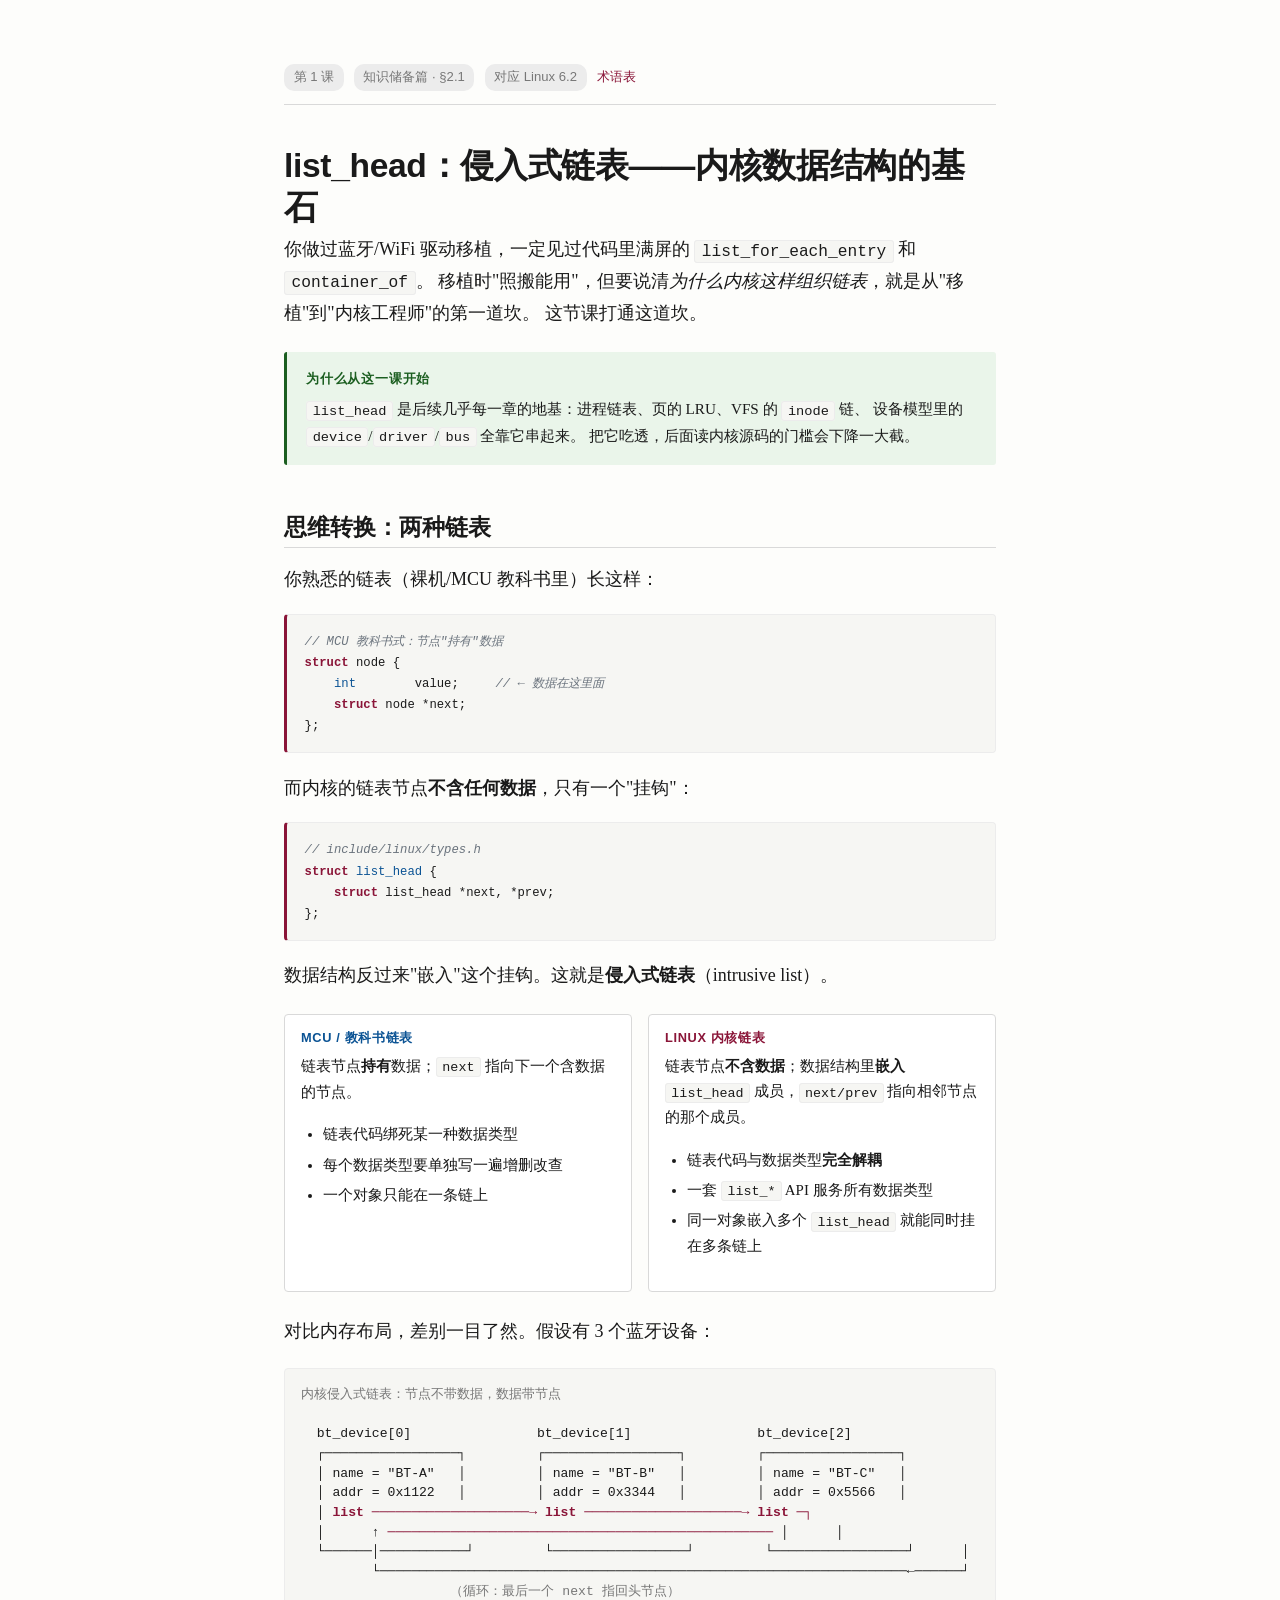
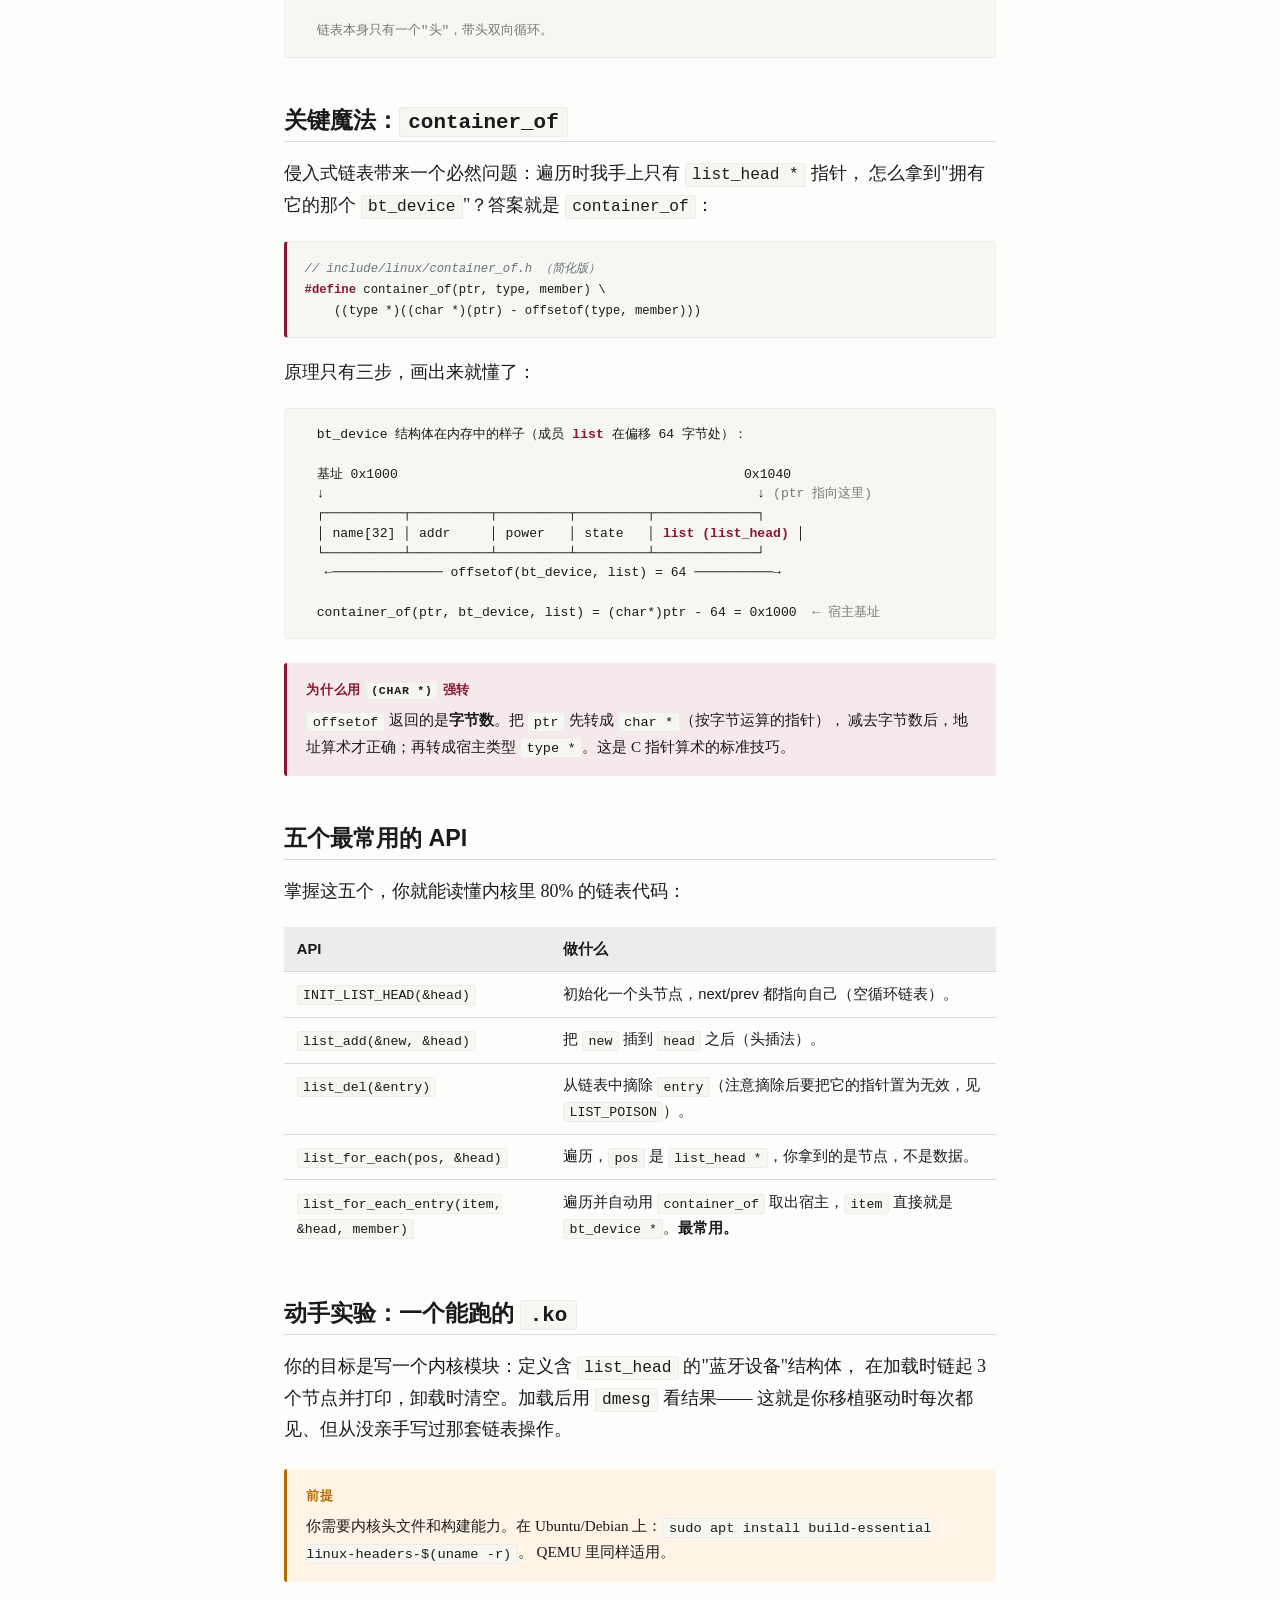
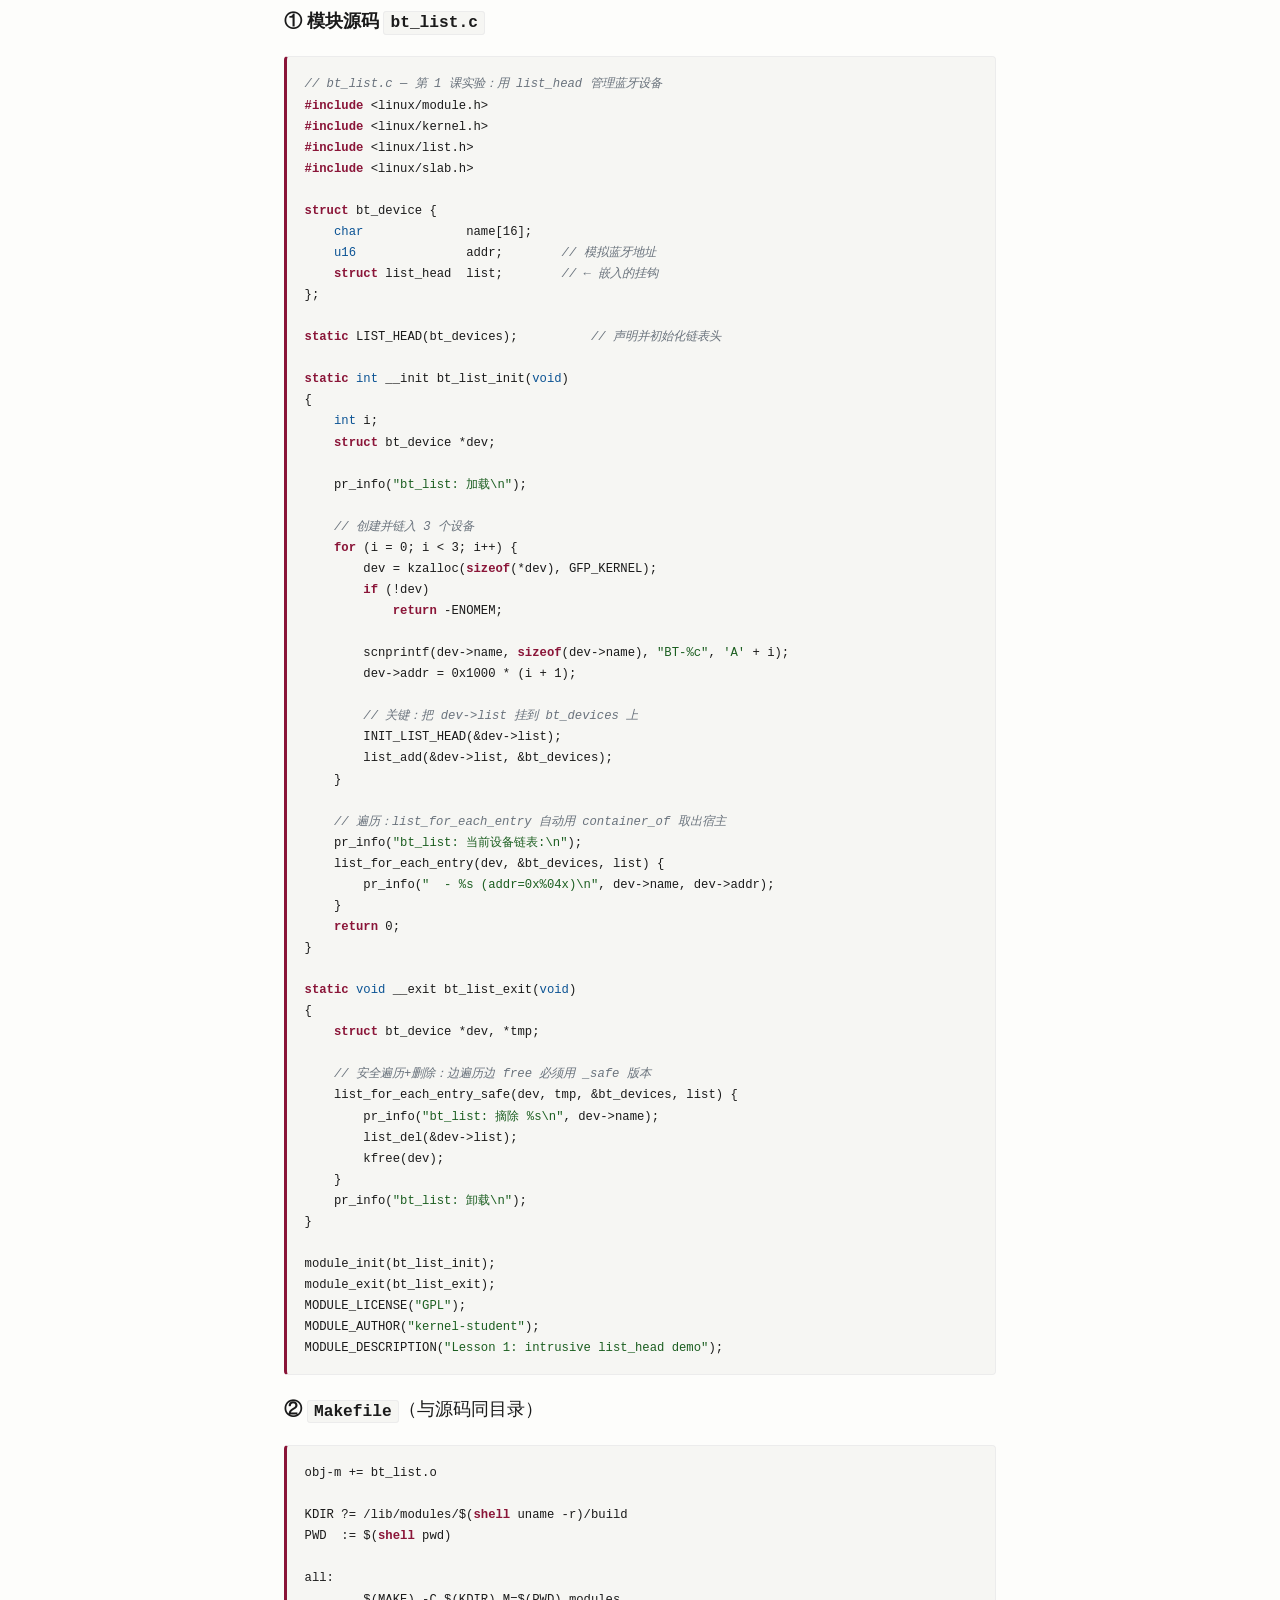
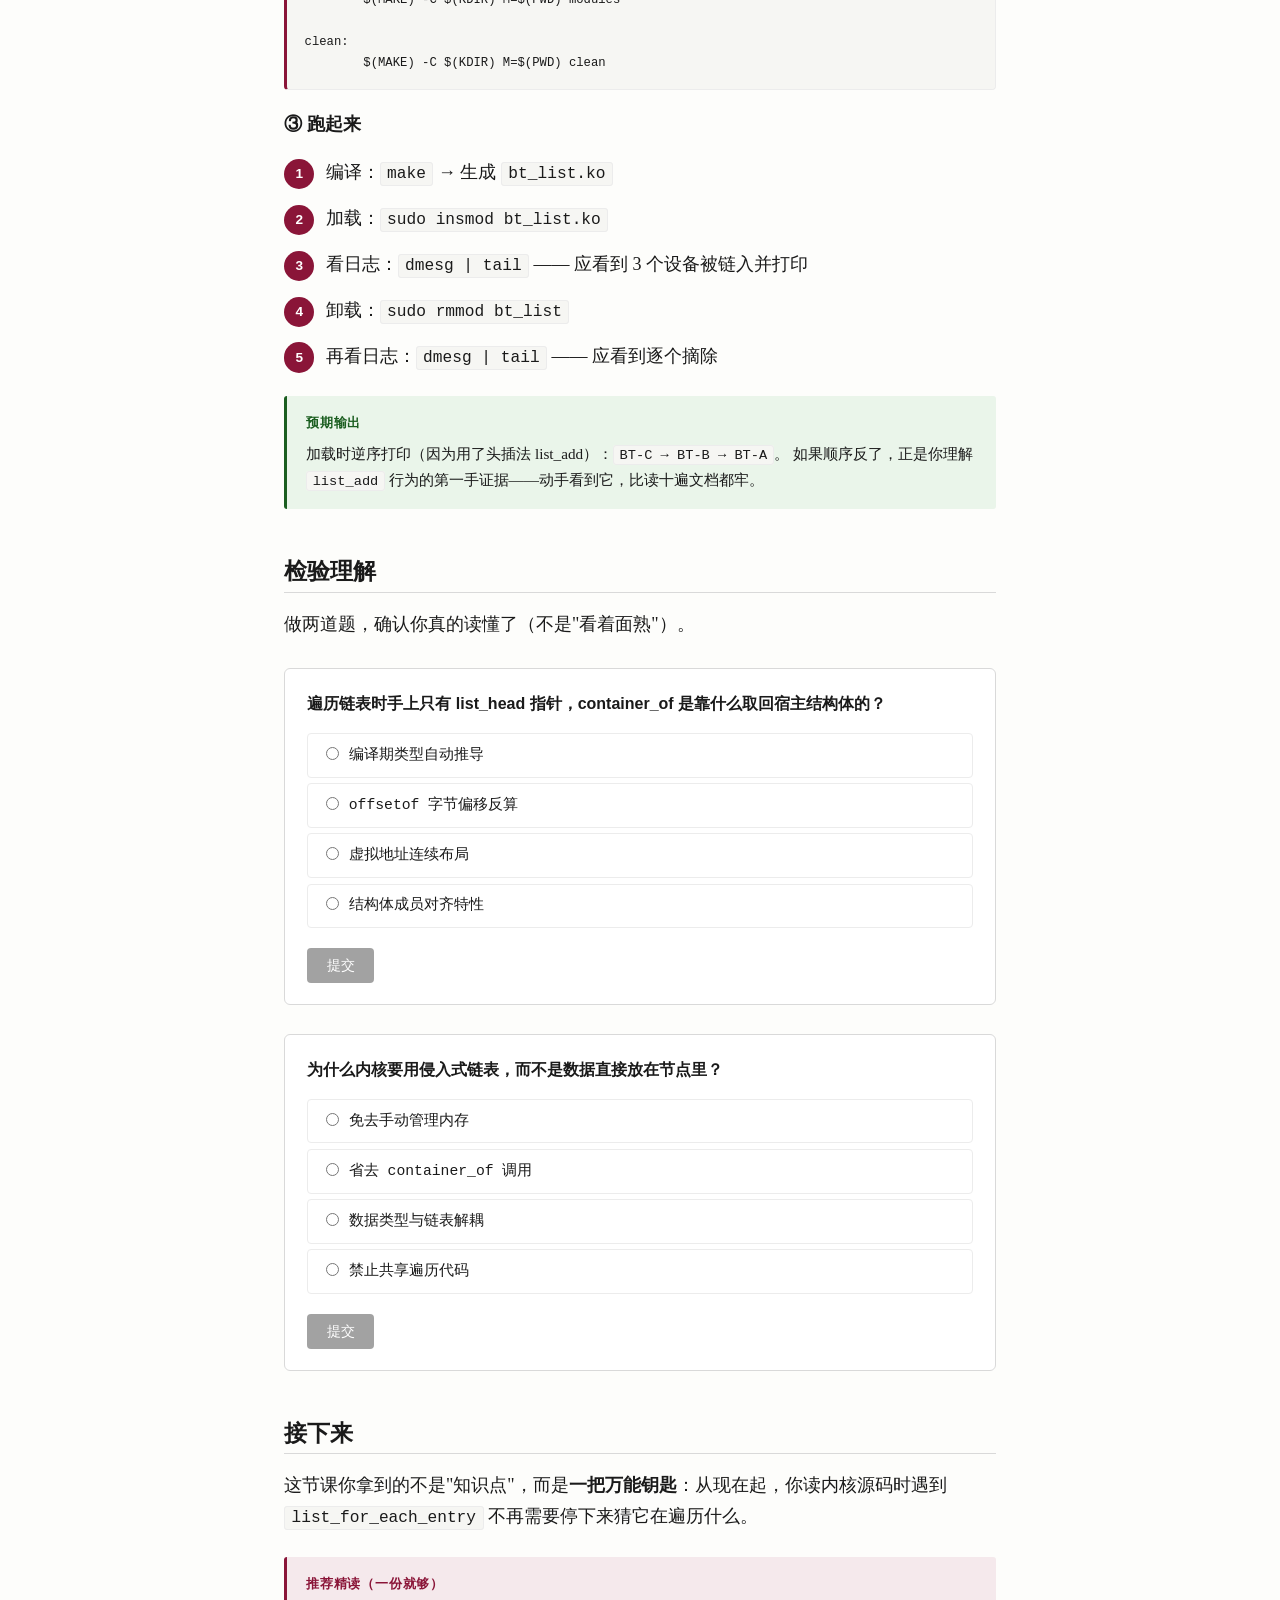
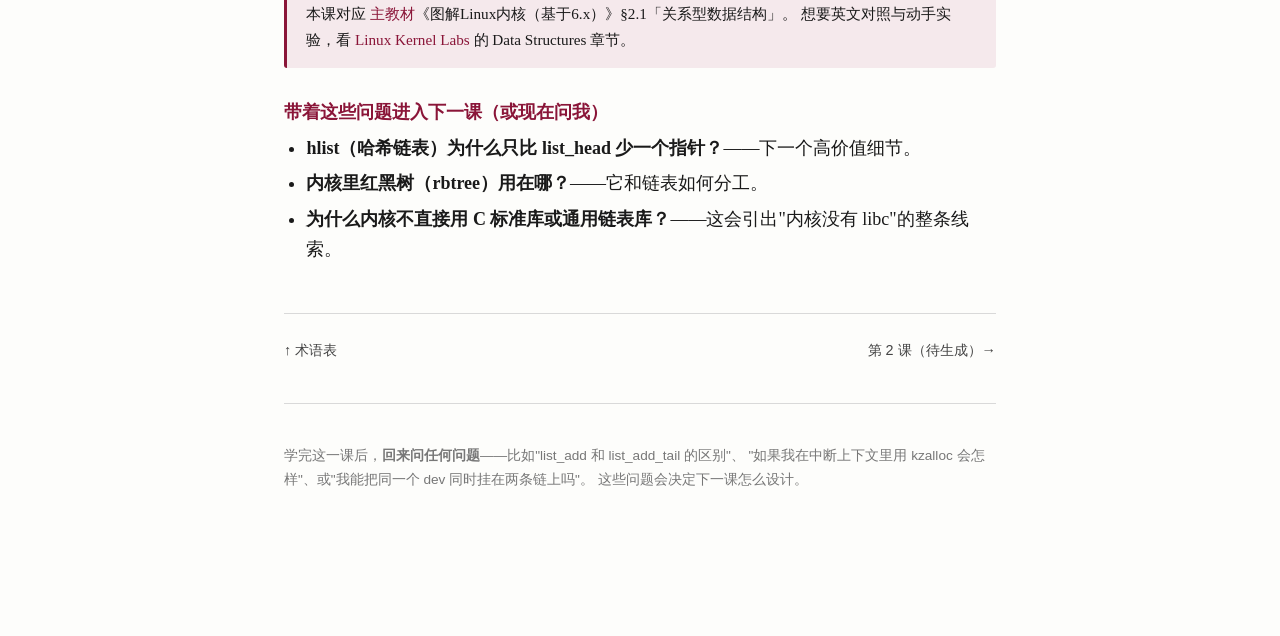
==== lessons/0001-intrusive-list-head.html @ 47e9eb9f "chore: 初始化 Linux 内核学习仓库 纳入首批学习材料: - 教学纲领: MISSION.md (学习目标) / NOTES.md (用户偏好与教学笔记) / RESOURCES.md - " ====
<!DOCTYPE html>
<html lang="zh-CN">
<head>
<meta charset="UTF-8">
<meta name="viewport" content="width=device-width, initial-scale=1.0">
<title>第 1 课 · list_head 侵入式链表</title>
<link rel="stylesheet" href="../assets/style.css">
<script src="../assets/quiz.js" defer></script>
<style>
  /* 本课专属：内存布局示意 */
  .memfig {
    font-family: var(--mono);
    font-size: .82rem;
    line-height: 1.5;
    background: var(--code-bg);
    border: 1px solid var(--rule-soft);
    border-radius: 4px;
    padding: 1rem;
    overflow-x: auto;
    white-space: pre;
    margin: 1.3rem 0;
    color: var(--ink);
  }
  .memfig .hl { color: var(--accent); font-weight: 600; }
  .memfig .dim { color: var(--ink-mute); }
  .diagram {
    text-align: center;
    overflow-x: auto;
    margin: 1.4rem 0;
    padding: .5rem;
  }
  .diagram svg { max-width: 100%; height: auto; }
</style>
</head>
<body>
<div class="wrap">

  <p class="lesson-meta">
    <span class="chip">第 1 课</span>
    <span class="chip">知识储备篇 · §2.1</span>
    <span class="chip">对应 Linux 6.2</span>
    <a href="../reference/glossary.html">术语表</a>
  </p>

  <h1>list_head：侵入式链表——内核数据结构的基石</h1>

  <p>
    你做过蓝牙/WiFi 驱动移植，一定见过代码里满屏的 <code>list_for_each_entry</code> 和 <code>container_of</code>。
    移植时"照搬能用"，但要说清<em>为什么内核这样组织链表</em>，就是从"移植"到"内核工程师"的第一道坎。
    这节课打通这道坎。
  </p>

  <aside class="callout tip">
    <span class="callout-title">为什么从这一课开始</span>
    <code>list_head</code> 是后续几乎每一章的地基：进程链表、页的 LRU、VFS 的 <code>inode</code> 链、
    设备模型里的 <code>device</code>/<code>driver</code>/<code>bus</code> 全靠它串起来。
    把它吃透，后面读内核源码的门槛会下降一大截。
  </aside>


  <h2 id="mcu-vs-kernel">思维转换：两种链表</h2>

  <p>你熟悉的链表（裸机/MCU 教科书里）长这样：</p>

  <pre><code><span class="com">// MCU 教科书式：节点"持有"数据</span>
<span class="kw">struct</span> node {
    <span class="type">int</span>        value;     <span class="com">// ← 数据在这里面</span>
    <span class="kw">struct</span> node *next;
};</code></pre>

  <p>而内核的链表节点<strong>不含任何数据</strong>，只有一个"挂钩"：</p>

  <pre><code><span class="com">// include/linux/types.h</span>
<span class="kw">struct</span> <span class="type">list_head</span> {
    <span class="kw">struct</span> list_head *next, *prev;
};</code></pre>

  <p>数据结构反过来"嵌入"这个挂钩。这就是<strong>侵入式链表</strong>（intrusive list）。</p>

  <div class="mcu-vs-kernel">
    <div class="col">
      <h4>MCU / 教科书链表</h4>
      <p>链表节点<strong>持有</strong>数据；<code>next</code> 指向下一个含数据的节点。</p>
      <ul>
        <li>链表代码绑死某一种数据类型</li>
        <li>每个数据类型要单独写一遍增删改查</li>
        <li>一个对象只能在一条链上</li>
      </ul>
    </div>
    <div class="col">
      <h4>Linux 内核链表</h4>
      <p>链表节点<strong>不含数据</strong>；数据结构里<strong>嵌入</strong> <code>list_head</code> 成员，<code>next/prev</code> 指向相邻节点的那个成员。</p>
      <ul>
        <li>链表代码与数据类型<strong>完全解耦</strong></li>
        <li>一套 <code>list_*</code> API 服务所有数据类型</li>
        <li>同一对象嵌入多个 <code>list_head</code> 就能同时挂在多条链上</li>
      </ul>
    </div>
  </div>

  <p>对比内存布局，差别一目了然。假设有 3 个蓝牙设备：</p>

  <div class="memfig"><span class="dim">内核侵入式链表：节点不带数据，数据带节点</span>

  bt_device[0]                bt_device[1]                bt_device[2]
  ┌─────────────────┐         ┌─────────────────┐         ┌─────────────────┐
  │ name = "BT-A"   │         │ name = "BT-B"   │         │ name = "BT-C"   │
  │ addr = 0x1122   │         │ addr = 0x3344   │         │ addr = 0x5566   │
  │ <span class="hl">list ────────────────────→ list ────────────────────→ list ─┐</span>
  │      ↑ <span class="hl">─────────────────────────────────────────────────</span> │      │
  └──────│───────────┘         └─────────────────┘         └─────────────────┘      │
         └───────────────────────────────────────────────────────────────────←──────┘
                   <span class="dim">（循环：最后一个 next 指回头节点）</span>

  <span class="dim">链表本身只有一个"头"，带头双向循环。</span></div>


  <h2 id="container-of">关键魔法：<code>container_of</code></h2>

  <p>
    侵入式链表带来一个必然问题：遍历时我手上只有 <code>list_head *</code> 指针，
    怎么拿到"拥有它的那个 <code>bt_device</code>"？答案就是 <code>container_of</code>：
  </p>

  <pre><code><span class="com">// include/linux/container_of.h （简化版）</span>
<span class="kw">#define</span> container_of(ptr, type, member) \
    ((type *)((char *)(ptr) - offsetof(type, member)))</code></pre>

  <p>原理只有三步，画出来就懂了：</p>

  <div class="memfig">  bt_device 结构体在内存中的样子（成员 <span class="hl">list</span> 在偏移 64 字节处）：

  基址 0x1000                                            0x1040
  ↓                                                       ↓ <span class="dim">(ptr 指向这里)</span>
  ┌──────────┬──────────┬─────────┬─────────┬─────────────┐
  │ name[32] │ addr     │ power   │ state   │ <span class="hl">list (list_head)</span> │
  └──────────┴──────────┴─────────┴─────────┴─────────────┘
   ←────────────── offsetof(bt_device, list) = 64 ──────────→

  container_of(ptr, bt_device, list) = (char*)ptr - 64 = 0x1000  <span class="dim">← 宿主基址</span>
</div>

  <aside class="callout">
    <span class="callout-title">为什么用 <code>(char *)</code> 强转</span>
    <code>offsetof</code> 返回的是<strong>字节数</strong>。把 <code>ptr</code> 先转成 <code>char *</code>（按字节运算的指针），
    减去字节数后，地址算术才正确；再转成宿主类型 <code>type *</code>。这是 C 指针算术的标准技巧。
  </aside>


  <h2 id="api">五个最常用的 API</h2>

  <p>掌握这五个，你就能读懂内核里 80% 的链表代码：</p>

  <table>
    <thead><tr><th>API</th><th>做什么</th></tr></thead>
    <tbody>
      <tr><td><code>INIT_LIST_HEAD(&amp;head)</code></td><td>初始化一个头节点，next/prev 都指向自己（空循环链表）。</td></tr>
      <tr><td><code>list_add(&amp;new, &amp;head)</code></td><td>把 <code>new</code> 插到 <code>head</code> 之后（头插法）。</td></tr>
      <tr><td><code>list_del(&amp;entry)</code></td><td>从链表中摘除 <code>entry</code>（注意摘除后要把它的指针置为无效，见 <code>LIST_POISON</code>）。</td></tr>
      <tr><td><code>list_for_each(pos, &amp;head)</code></td><td>遍历，<code>pos</code> 是 <code>list_head *</code>，你拿到的是节点，不是数据。</td></tr>
      <tr><td><code>list_for_each_entry(item, &amp;head, member)</code></td><td>遍历并自动用 <code>container_of</code> 取出宿主，<code>item</code> 直接就是 <code>bt_device *</code>。<strong>最常用。</strong></td></tr>
    </tbody>
  </table>


  <h2 id="lab">动手实验：一个能跑的 <code>.ko</code></h2>

  <p>
    你的目标是写一个内核模块：定义含 <code>list_head</code> 的"蓝牙设备"结构体，
    在加载时链起 3 个节点并打印，卸载时清空。加载后用 <code>dmesg</code> 看结果——
    这就是你移植驱动时每次都见、但从没亲手写过那套链表操作。
  </p>

  <aside class="callout warn">
    <span class="callout-title">前提</span>
    你需要内核头文件和构建能力。在 Ubuntu/Debian 上：<code>sudo apt install build-essential linux-headers-$(uname -r)</code>。
    QEMU 里同样适用。
  </aside>

  <p><strong>① 模块源码 <code>bt_list.c</code></strong></p>

  <pre><code><span class="com">// bt_list.c — 第 1 课实验：用 list_head 管理蓝牙设备</span>
<span class="kw">#include</span> &lt;linux/module.h&gt;
<span class="kw">#include</span> &lt;linux/kernel.h&gt;
<span class="kw">#include</span> &lt;linux/list.h&gt;
<span class="kw">#include</span> &lt;linux/slab.h&gt;

<span class="kw">struct</span> bt_device {
    <span class="type">char</span>              name[16];
    <span class="type">u16</span>               addr;        <span class="com">// 模拟蓝牙地址</span>
    <span class="kw">struct</span> list_head  list;        <span class="com">// ← 嵌入的挂钩</span>
};

<span class="kw">static</span> LIST_HEAD(bt_devices);          <span class="com">// 声明并初始化链表头</span>

<span class="kw">static</span> <span class="type">int</span> __init bt_list_init(<span class="type">void</span>)
{
    <span class="type">int</span> i;
    <span class="kw">struct</span> bt_device *dev;

    pr_info(<span class="str">"bt_list: 加载\n"</span>);

    <span class="com">// 创建并链入 3 个设备</span>
    <span class="kw">for</span> (i = 0; i &lt; 3; i++) {
        dev = kzalloc(<span class="kw">sizeof</span>(*dev), GFP_KERNEL);
        <span class="kw">if</span> (!dev)
            <span class="kw">return</span> -ENOMEM;

        scnprintf(dev-&gt;name, <span class="kw">sizeof</span>(dev-&gt;name), <span class="str">"BT-%c"</span>, <span class="str">'A'</span> + i);
        dev-&gt;addr = 0x1000 * (i + 1);

        <span class="com">// 关键：把 dev-&gt;list 挂到 bt_devices 上</span>
        INIT_LIST_HEAD(&amp;dev-&gt;list);
        list_add(&amp;dev-&gt;list, &amp;bt_devices);
    }

    <span class="com">// 遍历：list_for_each_entry 自动用 container_of 取出宿主</span>
    pr_info(<span class="str">"bt_list: 当前设备链表:\n"</span>);
    list_for_each_entry(dev, &amp;bt_devices, list) {
        pr_info(<span class="str">"  - %s (addr=0x%04x)\n"</span>, dev-&gt;name, dev-&gt;addr);
    }
    <span class="kw">return</span> 0;
}

<span class="kw">static</span> <span class="type">void</span> __exit bt_list_exit(<span class="type">void</span>)
{
    <span class="kw">struct</span> bt_device *dev, *tmp;

    <span class="com">// 安全遍历+删除：边遍历边 free 必须用 _safe 版本</span>
    list_for_each_entry_safe(dev, tmp, &amp;bt_devices, list) {
        pr_info(<span class="str">"bt_list: 摘除 %s\n"</span>, dev-&gt;name);
        list_del(&amp;dev-&gt;list);
        kfree(dev);
    }
    pr_info(<span class="str">"bt_list: 卸载\n"</span>);
}

module_init(bt_list_init);
module_exit(bt_list_exit);
MODULE_LICENSE(<span class="str">"GPL"</span>);
MODULE_AUTHOR(<span class="str">"kernel-student"</span>);
MODULE_DESCRIPTION(<span class="str">"Lesson 1: intrusive list_head demo"</span>);</code></pre>

  <p><strong>② <code>Makefile</code></strong>（与源码同目录）</p>

  <pre><code>obj-m += bt_list.o

KDIR ?= /lib/modules/$(<span class="kw">shell</span> uname -r)/build
PWD  := $(<span class="kw">shell</span> pwd)

all:
	$(MAKE) -C $(KDIR) M=$(PWD) modules

clean:
	$(MAKE) -C $(KDIR) M=$(PWD) clean</code></pre>

  <p><strong>③ 跑起来</strong></p>

  <ol class="steps">
    <li>编译：<code>make</code> → 生成 <code>bt_list.ko</code></li>
    <li>加载：<code>sudo insmod bt_list.ko</code></li>
    <li>看日志：<code>dmesg | tail</code> —— 应看到 3 个设备被链入并打印</li>
    <li>卸载：<code>sudo rmmod bt_list</code></li>
    <li>再看日志：<code>dmesg | tail</code> —— 应看到逐个摘除</li>
  </ol>

  <aside class="callout tip">
    <span class="callout-title">预期输出</span>
    加载时逆序打印（因为用了头插法 list_add）：<code>BT-C → BT-B → BT-A</code>。
    如果顺序反了，正是你理解 <code>list_add</code> 行为的第一手证据——动手看到它，比读十遍文档都牢。
  </aside>


  <h2 id="check">检验理解</h2>

  <p>做两道题，确认你真的读懂了（不是"看着面熟"）。</p>

  <div class="quiz" data-correct="b" data-explain="container_of 的核心是 (char*)ptr − offsetof(type, member)。它用 offsetof 得到成员在宿主中的字节偏移，再用指针的字节算术回退到宿主基址。与编译期类型、虚拟地址布局、成员对齐特性都无关。">
    <p class="quiz-q">遍历链表时手上只有 list_head 指针，container_of 是靠什么取回宿主结构体的？</p>
    <label class="quiz-opt"><input type="radio" name="q1" value="a">编译期类型自动推导</label>
    <label class="quiz-opt"><input type="radio" name="q1" value="b">offsetof 字节偏移反算</label>
    <label class="quiz-opt"><input type="radio" name="q1" value="c">虚拟地址连续布局</label>
    <label class="quiz-opt"><input type="radio" name="q1" value="d">结构体成员对齐特性</label>
    <button class="quiz-check" type="button">提交</button>
  </div>

  <div class="quiz" data-correct="c" data-explain="侵入式链表的精髓就是节点不持有数据、数据嵌入节点：链表代码与数据类型解耦，一套 list_* API 服务所有类型，且一个对象嵌入多个 list_head 就能同时挂多条链。它会用到 container_of（反算宿主），也能共享遍历代码——但'免去手动管理内存'不是它的设计目的。">
    <p class="quiz-q">为什么内核要用侵入式链表，而不是数据直接放在节点里？</p>
    <label class="quiz-opt"><input type="radio" name="q2" value="a">免去手动管理内存</label>
    <label class="quiz-opt"><input type="radio" name="q2" value="b">省去 container_of 调用</label>
    <label class="quiz-opt"><input type="radio" name="q2" value="c">数据类型与链表解耦</label>
    <label class="quiz-opt"><input type="radio" name="q2" value="d">禁止共享遍历代码</label>
    <button class="quiz-check" type="button">提交</button>
  </div>


  <h2 id="next">接下来</h2>

  <p>
    这节课你拿到的不是"知识点"，而是<strong>一把万能钥匙</strong>：从现在起，你读内核源码时遇到
    <code>list_for_each_entry</code> 不再需要停下来猜它在遍历什么。
  </p>

  <aside class="callout">
    <span class="callout-title">推荐精读（一份就够）</span>
    本课对应 <a href="../RESOURCES.md">主教材</a>《图解Linux内核（基于6.x）》§2.1「关系型数据结构」。
    想要英文对照与动手实验，看 <a href="https://linux-kernel-labs.github.io/" target="_blank" rel="noopener">Linux Kernel Labs</a> 的 Data Structures 章节。
  </aside>

  <h3>带着这些问题进入下一课（或现在问我）</h3>
  <ul>
    <li><strong>hlist（哈希链表）为什么只比 list_head 少一个指针？</strong>——下一个高价值细节。</li>
    <li><strong>内核里红黑树（rbtree）用在哪？</strong>——它和链表如何分工。</li>
    <li><strong>为什么内核不直接用 C 标准库或通用链表库？</strong>——这会引出"内核没有 libc"的整条线索。</li>
  </ul>

  <p class="lesson-nav">
    <a href="../reference/glossary.html">↑ 术语表</a>
    <a href="#">第 2 课（待生成）→</a>
  </p>

  <hr>
  <p style="font-family:var(--sans);font-size:.85rem;color:var(--ink-mute);">
    学完这一课后，<strong>回来问任何问题</strong>——比如"list_add 和 list_add_tail 的区别"、
    "如果我在中断上下文里用 kzalloc 会怎样"、或"我能把同一个 dev 同时挂在两条链上吗"。
    这些问题会决定下一课怎么设计。
  </p>

</div>
</body>
</html>
---- assets/style.css ----
/* =============================================================================
   图解 Linux 内核课程 · 共享样式表 (assets/style.css)
   Tufte 风格：宽留白、衬线正文、等宽代码、可打印。
   所有 lesson / reference 文件 <link> 本文件即可。
   组件类前缀约定：
     .wrap        页面容器（约束宽度、居中）
     .callout     侧栏/重点提示框
     .mcu-vs-kernel  "MCU 思维 ↔ 内核思维"对照表
     .quiz-*      测验组件 (配合 assets/quiz.js)
     .step        编号步骤
   ========================================================================== */

:root {
  --ink:        #1a1a1a;
  --ink-soft:   #444;
  --ink-mute:   #777;
  --rule:       #d9d9d9;
  --rule-soft:  #ececec;
  --paper:      #fdfdfb;
  --accent:     #8a1538;   /* 深酒红：标题/链接点缀，印刷友好 */
  --accent-soft:#f5e9ec;
  --code-bg:    #f6f6f3;
  --code-ink:   #1a1a1a;
  --comment:    #6a737d;
  --kw:         #8a1538;
  --str:        #1b5e20;
  --type:       #0b5394;
  --ok:         #1b5e20;
  --err:        #b00020;
  --maxw:       760px;     /* 正文宽度，Tufte 派的可读宽度 */
  --serif:      "Songti SC","Source Han Serif SC","Noto Serif CJK SC","Source Han Serif",Georgia,"Times New Roman",serif;
  --sans:       -apple-system,BlinkMacSystemFont,"Segoe UI","PingFang SC","Microsoft YaHei","Noto Sans CJK SC",sans-serif;
  --mono:       "JetBrains Mono","Fira Code","SF Mono",Consolas,"Liberation Mono",Menlo,monospace;
}

/* ---------- reset / base ---------- */
*,*::before,*::after { box-sizing: border-box; }
html { -webkit-text-size-adjust: 100%; }
body {
  margin: 0;
  font-family: var(--serif);
  font-size: 18px;
  line-height: 1.7;
  color: var(--ink);
  background: var(--paper);
  text-rendering: optimizeLegibility;
  -webkit-font-smoothing: antialiased;
}

/* ---------- layout ---------- */
.wrap {
  max-width: var(--maxw);
  margin: 0 auto;
  padding: 4rem 1.5rem 8rem;
}

/* ---------- typography ---------- */
h1,h2,h3,h4 { font-family: var(--sans); font-weight: 600; line-height: 1.25; color: var(--ink); }
h1 {
  font-size: 2.1rem;
  margin: 0 0 .35rem;
  letter-spacing: -.01em;
}
h2 {
  font-size: 1.45rem;
  margin: 3rem 0 1rem;
  padding-bottom: .35rem;
  border-bottom: 1px solid var(--rule);
}
h3 {
  font-size: 1.15rem;
  margin: 2rem 0 .6rem;
  color: var(--accent);
}
h4 { font-size: 1rem; margin: 1.4rem 0 .4rem; }

p { margin: 0 0 1.1rem; }
p + p { text-indent: 0; }

a { color: var(--accent); text-decoration: none; border-bottom: 1px solid transparent; transition: border-color .15s; }
a:hover { border-bottom-color: var(--accent); }

strong { font-weight: 600; }
em { font-style: italic; }

small { font-size: .85rem; color: var(--ink-mute); }

/* ---------- code ---------- */
code, pre, kbd, samp { font-family: var(--mono); font-size: .9em; }
code {
  background: var(--code-bg);
  color: var(--code-ink);
  padding: .12em .4em;
  border-radius: 3px;
  border: 1px solid var(--rule-soft);
  word-break: break-word;
}
pre {
  background: var(--code-bg);
  border: 1px solid var(--rule-soft);
  border-left: 3px solid var(--accent);
  border-radius: 4px;
  padding: 1rem 1.1rem;
  overflow-x: auto;
  line-height: 1.55;
  font-size: .85rem;
  margin: 1.2rem 0;
}
pre code {
  background: none;
  border: none;
  padding: 0;
  color: var(--code-ink);
}
/* 极轻量的 C 内核代码高亮（靠 span.kw/.str/.com/.type，非必需） */
code .kw, .kw  { color: var(--kw); font-weight: 600; }
code .str,.str { color: var(--str); }
code .com,.com { color: var(--comment); font-style: italic; }
code .type,.type{ color: var(--type); }

/* ---------- 列表 ---------- */
ul,ol { padding-left: 1.4rem; margin: 0 0 1.1rem; }
li { margin: .3rem 0; }
li > p { margin: .2rem 0; }

/* ---------- 引用 ---------- */
blockquote {
  margin: 1.3rem 0;
  padding: .2rem 1.2rem;
  border-left: 3px solid var(--accent);
  color: var(--ink-soft);
  font-style: italic;
}

/* ---------- 表格 ---------- */
table {
  border-collapse: collapse;
  width: 100%;
  margin: 1.3rem 0;
  font-size: .92rem;
  font-family: var(--sans);
}
th,td {
  text-align: left;
  padding: .6rem .8rem;
  border-bottom: 1px solid var(--rule);
  vertical-align: top;
}
th { font-weight: 600; color: var(--ink); background: var(--rule-soft); }
tr:last-child td { border-bottom: none; }

/* ---------- 水平线 ---------- */
hr {
  border: none;
  border-top: 1px solid var(--rule);
  margin: 2.5rem 0;
}

/* =============================================================================
   组件：Callout / 重点提示框
   <aside class="callout"> 或 <aside class="callout warn">
   ========================================================================== */
.callout {
  margin: 1.5rem 0;
  padding: 1rem 1.2rem;
  background: var(--accent-soft);
  border-left: 3px solid var(--accent);
  border-radius: 3px;
  font-size: .95rem;
}
.callout p:first-child { margin-top: 0; }
.callout p:last-child { margin-bottom: 0; }
.callout.warn { background: #fff4e5; border-left-color: #b36b00; }
.callout.tip  { background: #eaf5ea; border-left-color: var(--ok); }
.callout > .callout-title {
  display: block;
  font-family: var(--sans);
  font-weight: 600;
  font-size: .8rem;
  text-transform: uppercase;
  letter-spacing: .06em;
  color: var(--accent);
  margin-bottom: .4rem;
}
.callout.warn > .callout-title { color: #b36b00; }
.callout.tip  > .callout-title { color: var(--ok); }

/* =============================================================================
   组件：MCU 思维 ↔ 内核思维 对照
   <div class="mcu-vs-kernel">
     <div class="col"><h4>MCU / 裸机</h4>...</div>
     <div class="col"><h4>Linux 内核</h4>...</div>
   </div>
   ========================================================================== */
.mcu-vs-kernel {
  display: grid;
  grid-template-columns: 1fr 1fr;
  gap: 1rem;
  margin: 1.5rem 0;
}
.mcu-vs-kernel .col {
  border: 1px solid var(--rule);
  border-radius: 4px;
  padding: .9rem 1rem;
  background: #fff;
  font-size: .93rem;
}
.mcu-vs-kernel .col h4 {
  margin: 0 0 .5rem;
  font-size: .8rem;
  text-transform: uppercase;
  letter-spacing: .05em;
  color: var(--ink-mute);
}
.mcu-vs-kernel .col:nth-child(1) h4 { color: #0b5394; }
.mcu-vs-kernel .col:nth-child(2) h4 { color: var(--accent); }
.mcu-vs-kernel .col p:last-child { margin-bottom: 0; }
@media (max-width: 600px) {
  .mcu-vs-kernel { grid-template-columns: 1fr; }
}

/* =============================================================================
   组件：编号步骤
   <ol class="steps"><li>...</li></ol>
   ========================================================================== */
ol.steps { list-style: none; padding-left: 0; counter-reset: step; }
ol.steps > li {
  position: relative;
  padding-left: 2.6rem;
  margin: .9rem 0;
}
ol.steps > li::before {
  counter-increment: step;
  content: counter(step);
  position: absolute;
  left: 0; top: .1rem;
  width: 1.9rem; height: 1.9rem;
  background: var(--accent);
  color: #fff;
  font-family: var(--sans);
  font-size: .85rem;
  font-weight: 600;
  border-radius: 50%;
  display: flex;
  align-items: center;
  justify-content: center;
}

/* =============================================================================
   组件：课程页眉 / 页脚
   ========================================================================== */
.lesson-meta {
  font-family: var(--sans);
  font-size: .82rem;
  color: var(--ink-mute);
  margin-bottom: 2.5rem;
  padding-bottom: .8rem;
  border-bottom: 1px solid var(--rule);
}
.lesson-meta .chip {
  display: inline-block;
  background: var(--rule-soft);
  padding: .15rem .6rem;
  border-radius: 10px;
  margin-right: .4rem;
}
.lesson-nav {
  margin-top: 3rem;
  padding-top: 1.5rem;
  border-top: 1px solid var(--rule);
  font-family: var(--sans);
  font-size: .9rem;
  display: flex;
  justify-content: space-between;
  flex-wrap: wrap;
  gap: 1rem;
}
.lesson-nav a { color: var(--ink-soft); }

/* =============================================================================
   组件：Quiz（配合 assets/quiz.js）
   <div class="quiz" data-correct="b" data-explain="...">
     <p class="quiz-q">问题</p>
     <label class="quiz-opt"><input type="radio" name="qN" value="a">...</label>
     ...
     <button class="quiz-check">提交</button>
   </div>
   ========================================================================== */
.quiz {
  margin: 1.8rem 0;
  padding: 1.3rem 1.4rem;
  border: 1px solid var(--rule);
  border-radius: 6px;
  background: #fff;
}
.quiz-q {
  font-family: var(--sans);
  font-weight: 600;
  font-size: 1rem;
  margin: 0 0 1rem;
  color: var(--ink);
}
.quiz-opt {
  display: block;
  padding: .55rem .8rem;
  margin: .35rem 0;
  border: 1px solid var(--rule-soft);
  border-radius: 4px;
  cursor: pointer;
  transition: background .12s, border-color .12s;
  font-family: var(--mono);
  font-size: .92rem;
}
.quiz-opt:hover { background: var(--rule-soft); }
.quiz-opt input { margin-right: .6rem; transform: translateY(1px); }
.quiz-opt.selected { background: var(--accent-soft); border-color: var(--accent); }
.quiz-opt.correct {
  background: #eaf5ea; border-color: var(--ok);
}
.quiz-opt.wrong {
  background: #fdeaec; border-color: var(--err);
  text-decoration: line-through;
  text-decoration-color: var(--err);
}
.quiz-opt.locked { cursor: default; }
.quiz-check {
  margin-top: .9rem;
  font-family: var(--sans);
  font-size: .9rem;
  padding: .5rem 1.2rem;
  background: var(--ink);
  color: #fff;
  border: none;
  border-radius: 4px;
  cursor: pointer;
  transition: opacity .15s;
}
.quiz-check:hover { opacity: .85; }
.quiz-check:disabled { opacity: .4; cursor: default; }
.quiz-feedback {
  margin-top: 1rem;
  padding: .9rem 1rem;
  border-radius: 4px;
  font-size: .92rem;
  display: none;
}
.quiz-feedback.show { display: block; }
.quiz-feedback.ok {
  background: #eaf5ea;
  border-left: 3px solid var(--ok);
}
.quiz-feedback.no {
  background: #fdeaec;
  border-left: 3px solid var(--err);
}
.quiz-feedback b { font-family: var(--sans); }

/* =============================================================================
   打印样式：去掉背景、保留高对比、避免断行
   ========================================================================== */
@media print {
  body { background: #fff; font-size: 11pt; color: #000; }
  .wrap { max-width: 100%; padding: 1.5rem 0; }
  a { color: #000; border-bottom: none; }
  pre, code { background: #fff !important; border-color: #ccc !important; }
  .callout, .quiz, .mcu-vs-kernel .col { background: #fff; border: 1px solid #999; }
  .quiz-check, .lesson-nav { display: none; }
  h2,h3 { page-break-after: avoid; }
  pre, table, .callout, .mcu-vs-kernel { page-break-inside: avoid; }
}
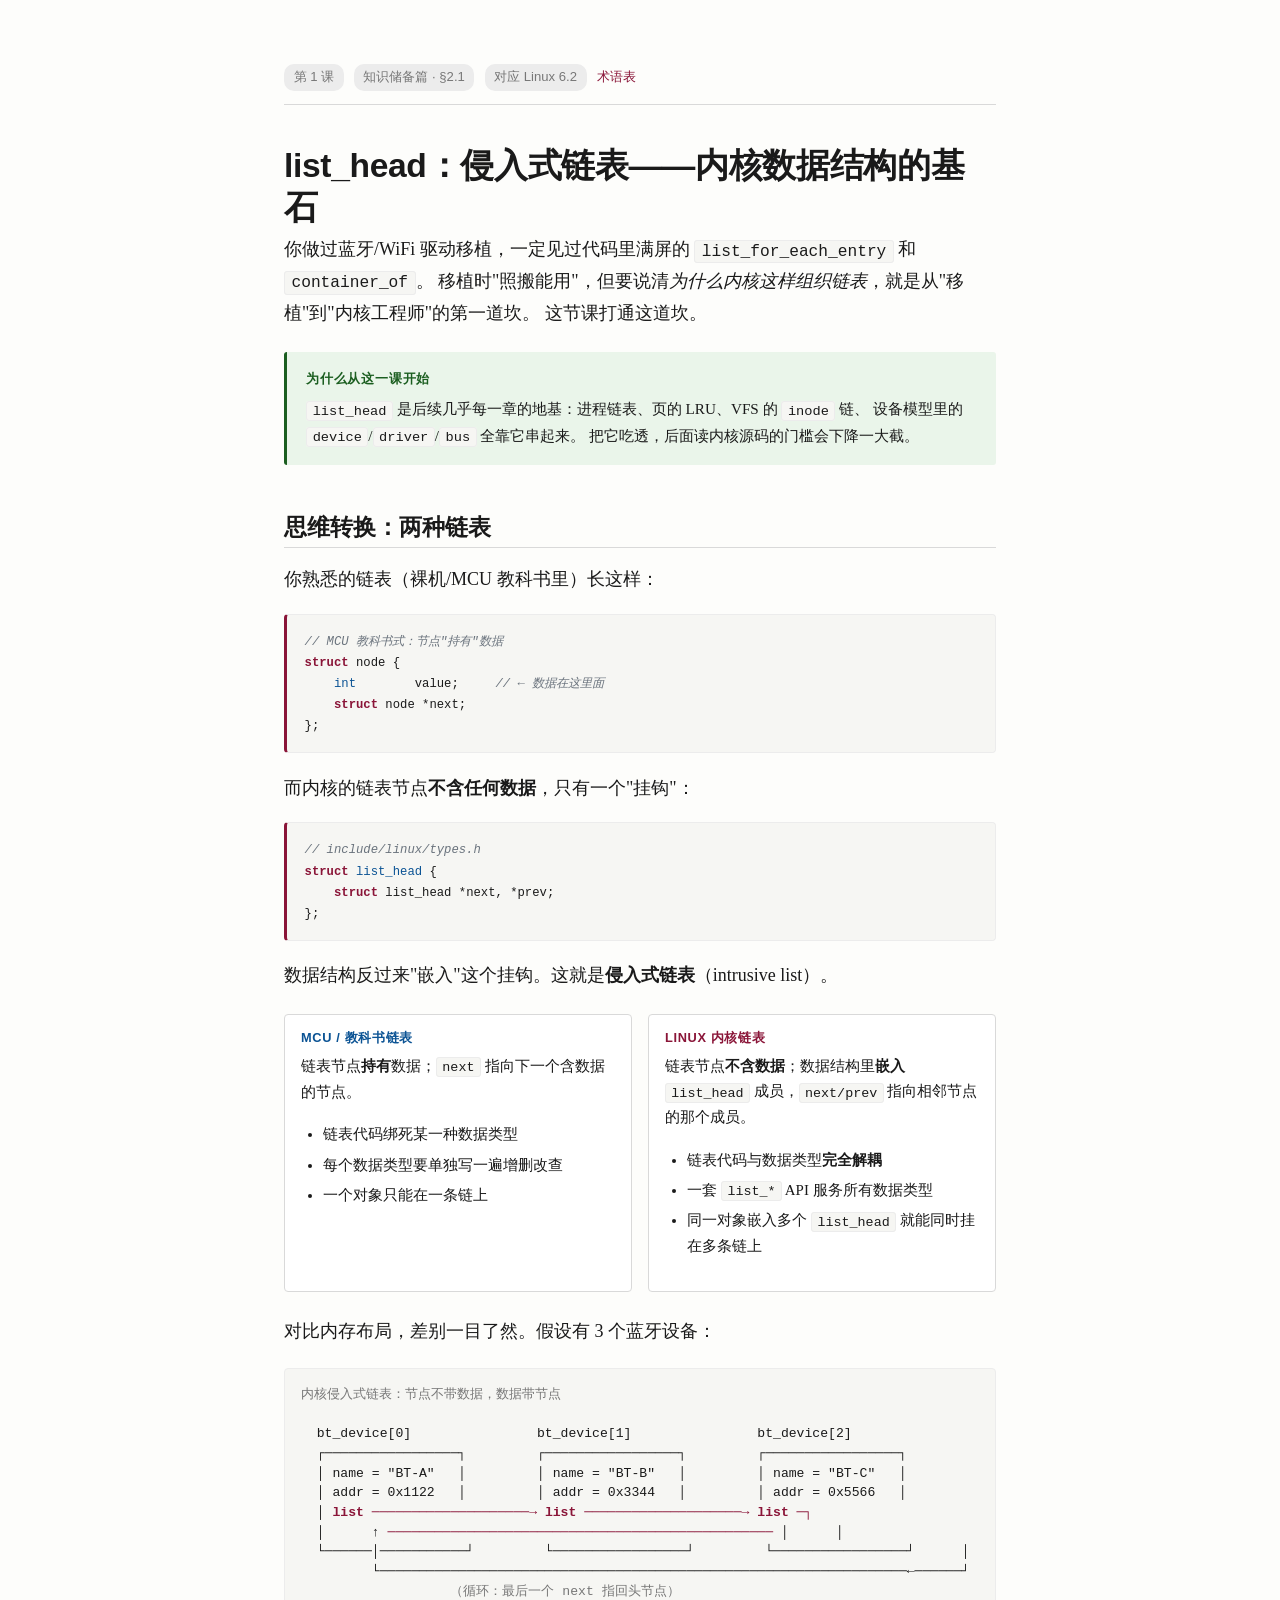
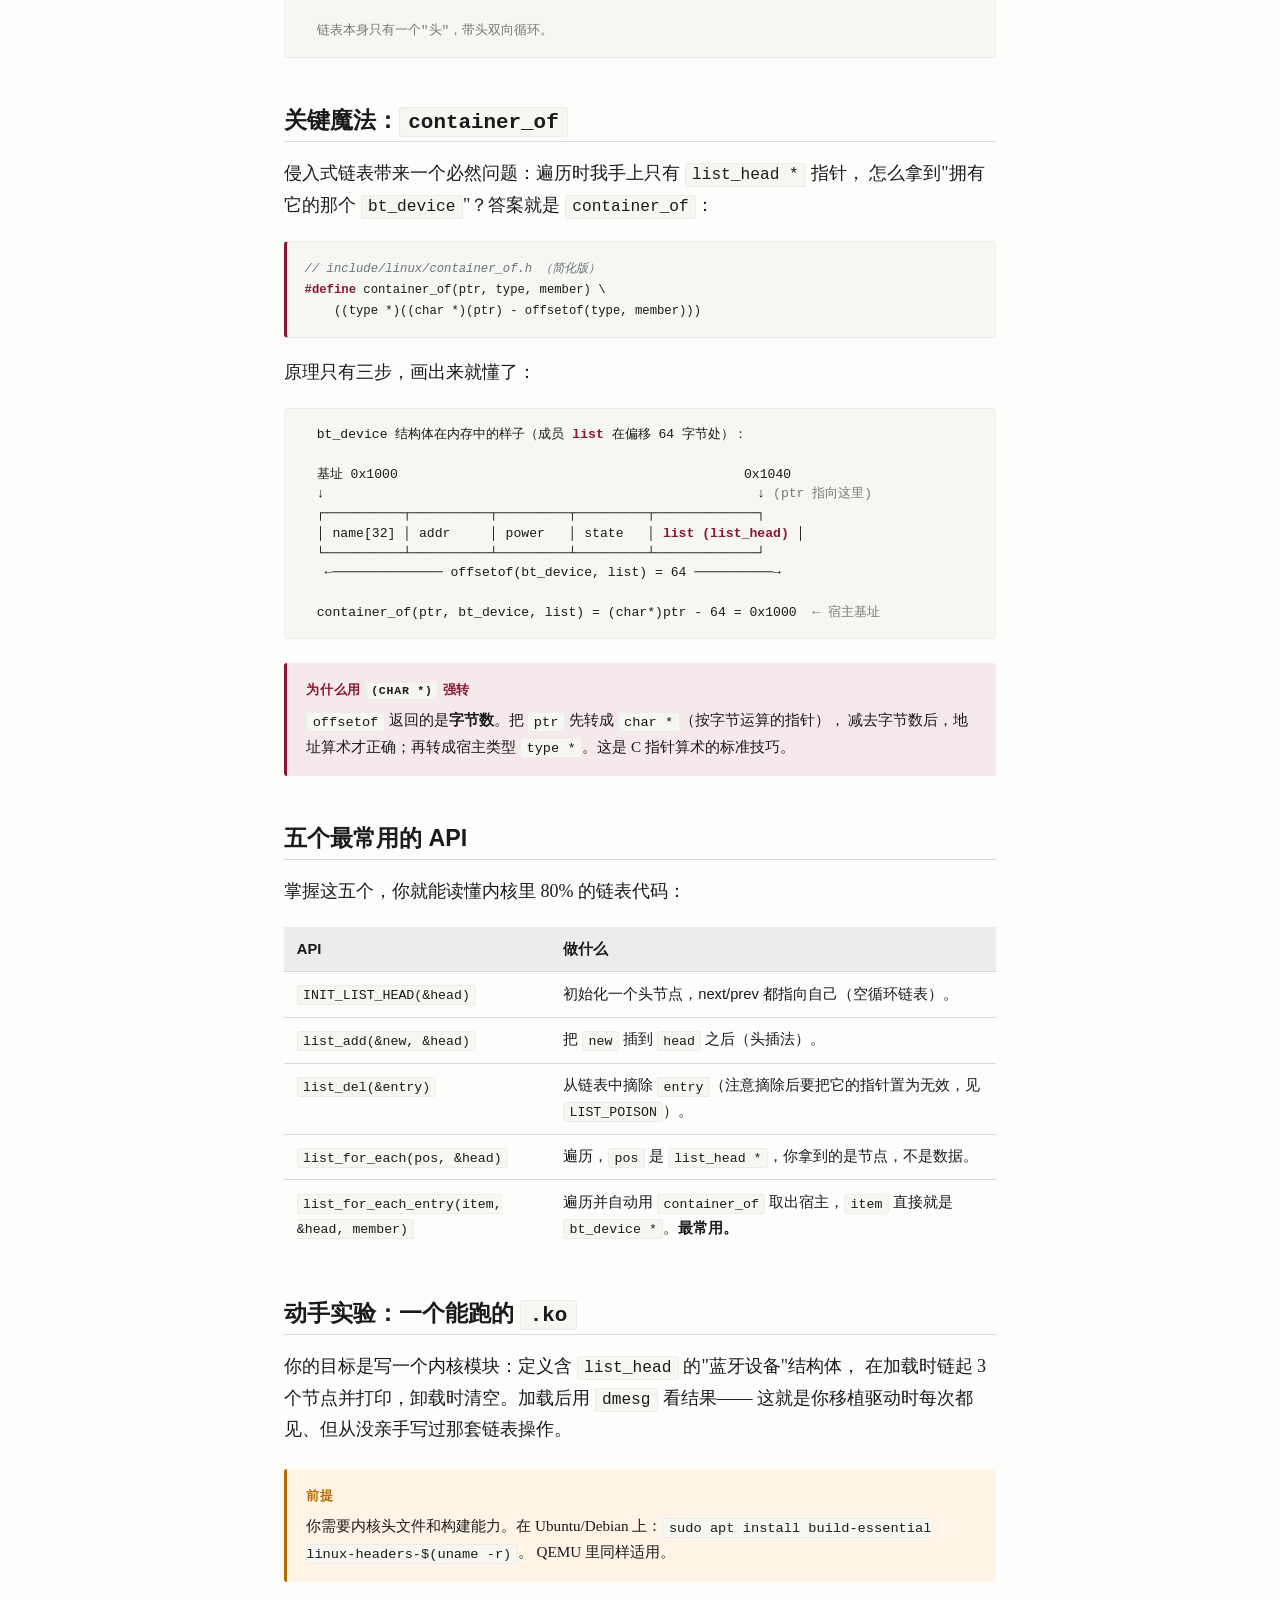
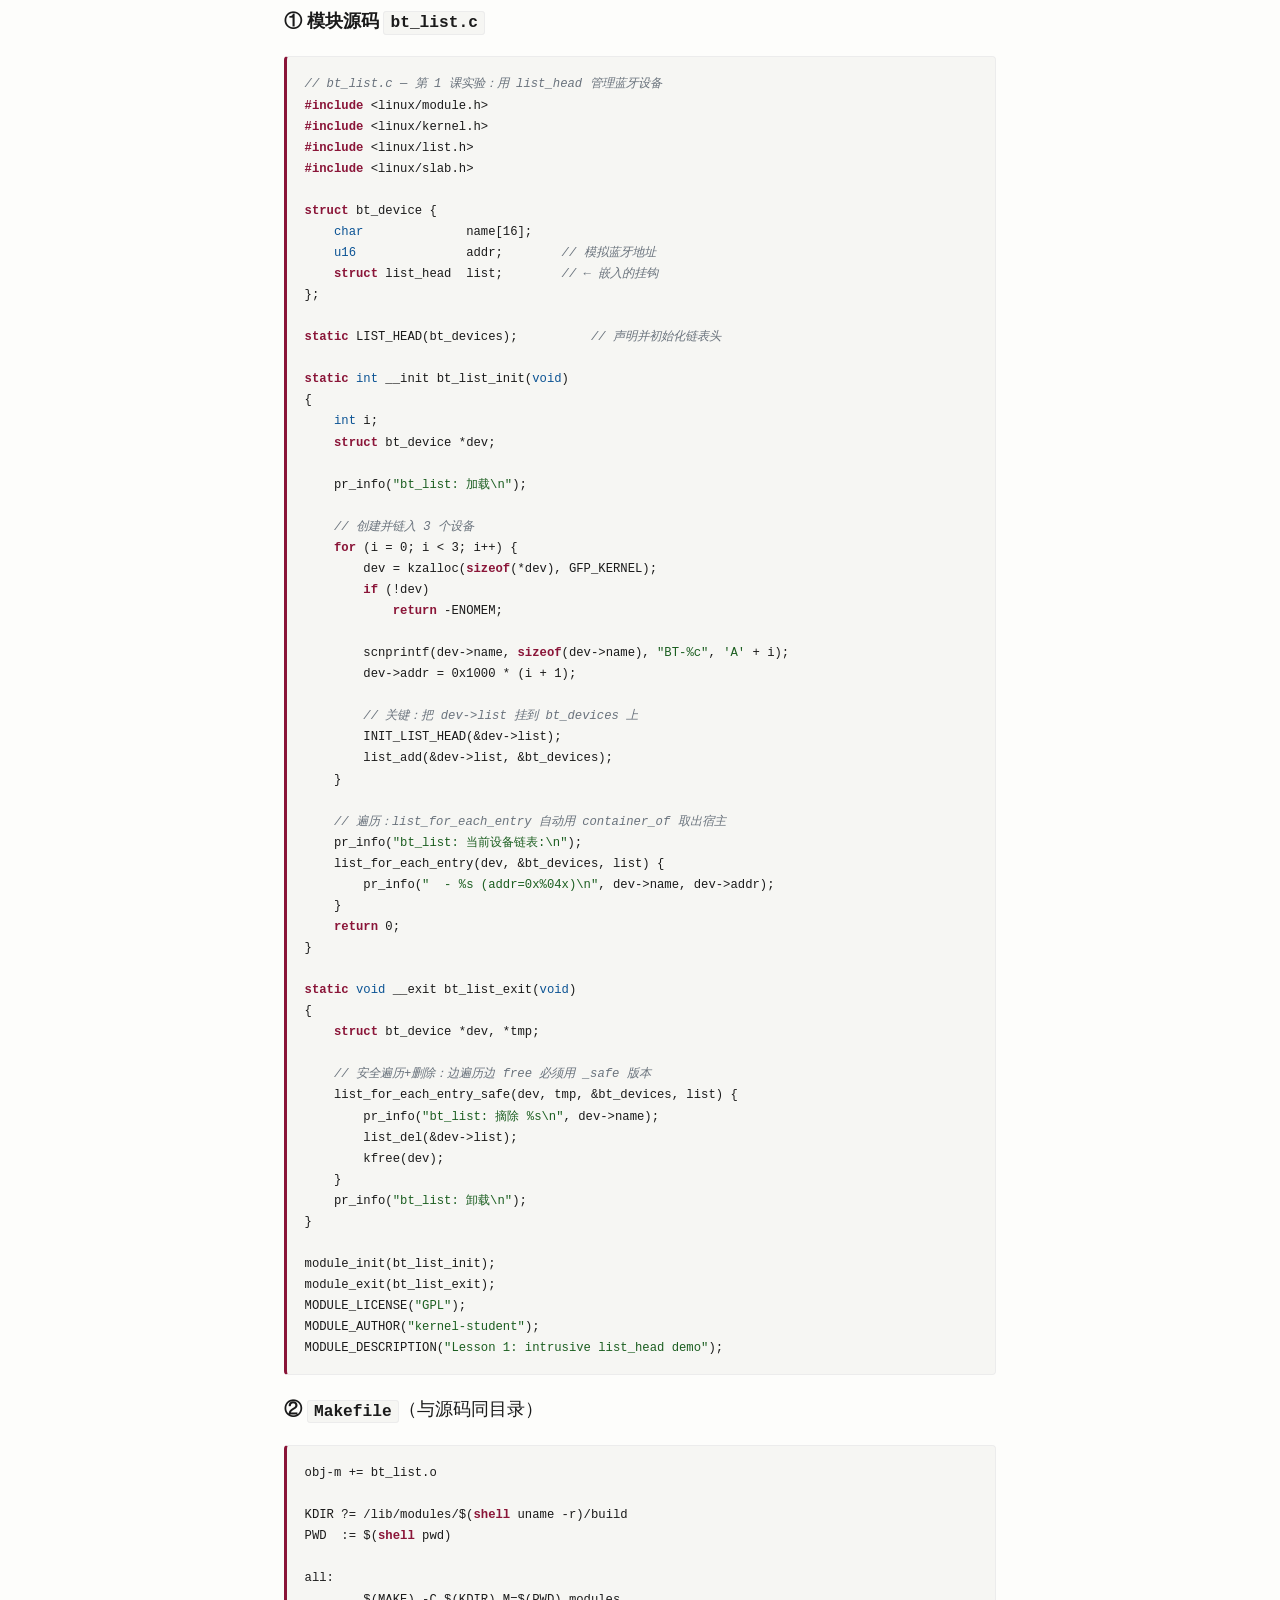
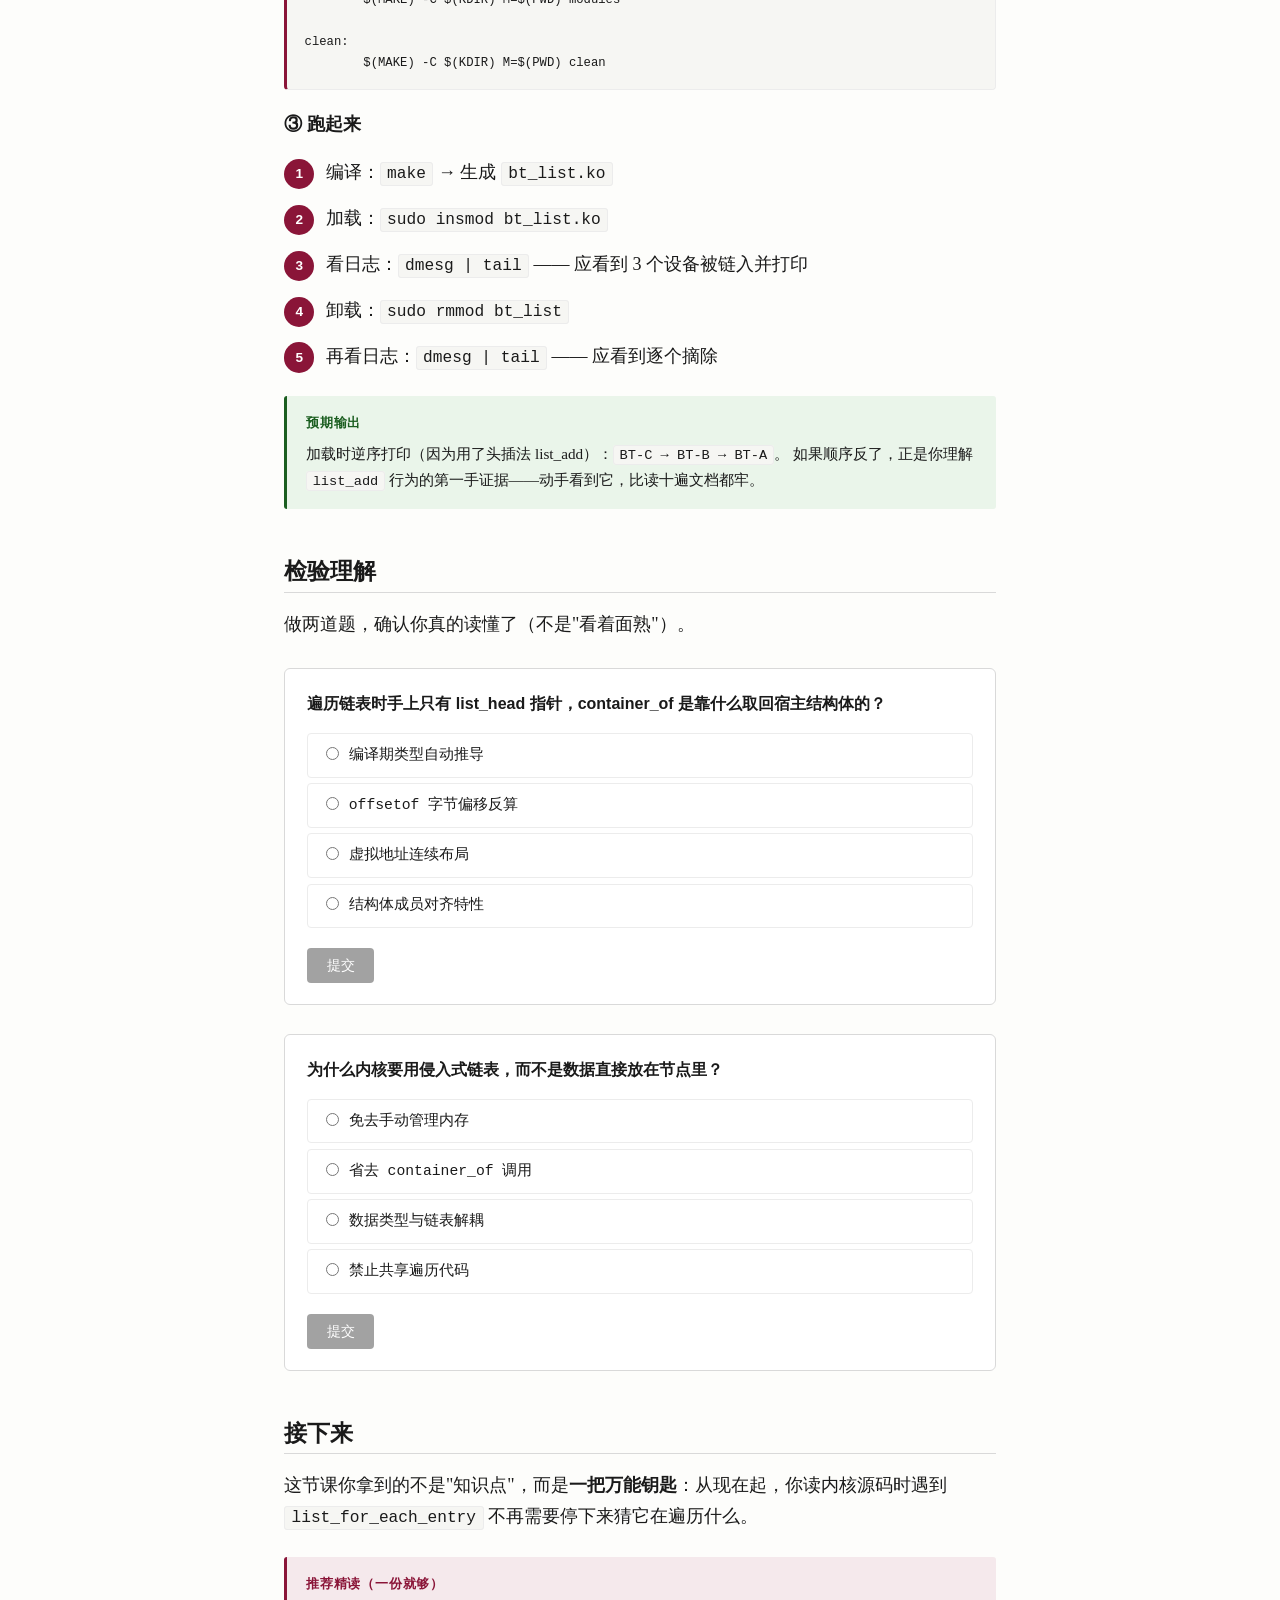
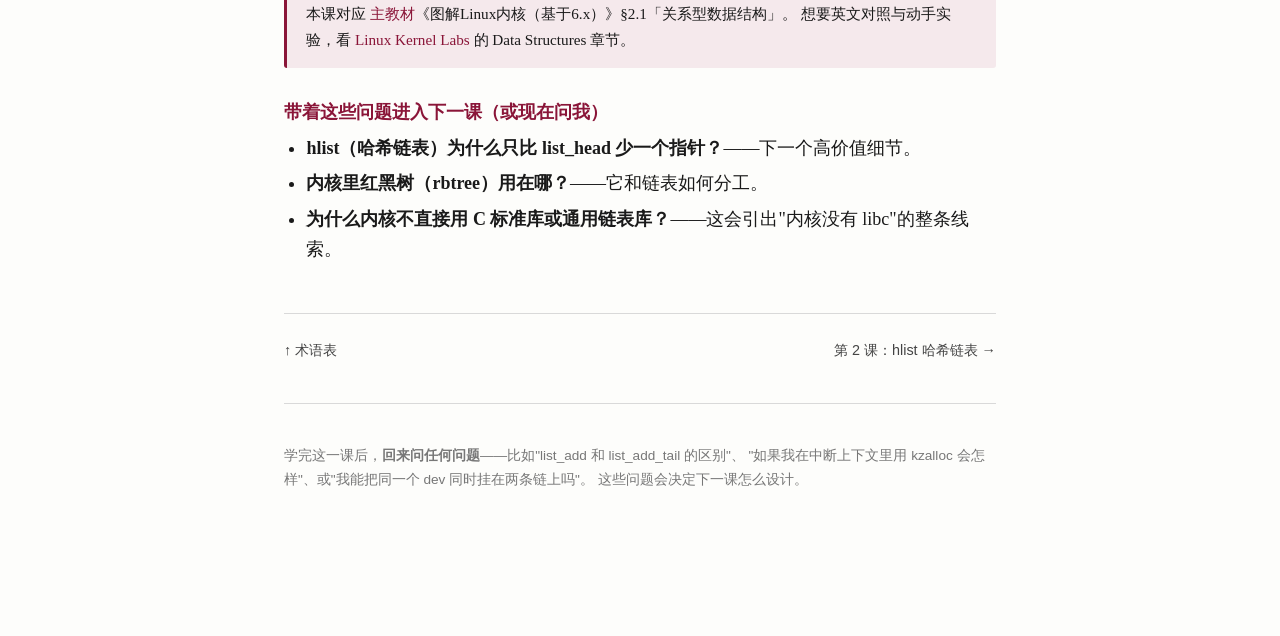
==== commit f01c43c9: "fix: 第1课导航链接指向已发布的第2课 '第2课（待生成）' -> 0002-hlist-hash-list.html" ====
--- a/lessons/0001-intrusive-list-head.html
+++ b/lessons/0001-intrusive-list-head.html
@@ -316,7 +316,7 @@
 
   <p class="lesson-nav">
     <a href="../reference/glossary.html">↑ 术语表</a>
-    <a href="#">第 2 课（待生成）→</a>
+    <a href="0002-hlist-hash-list.html">第 2 课：hlist 哈希链表 →</a>
   </p>
 
   <hr>
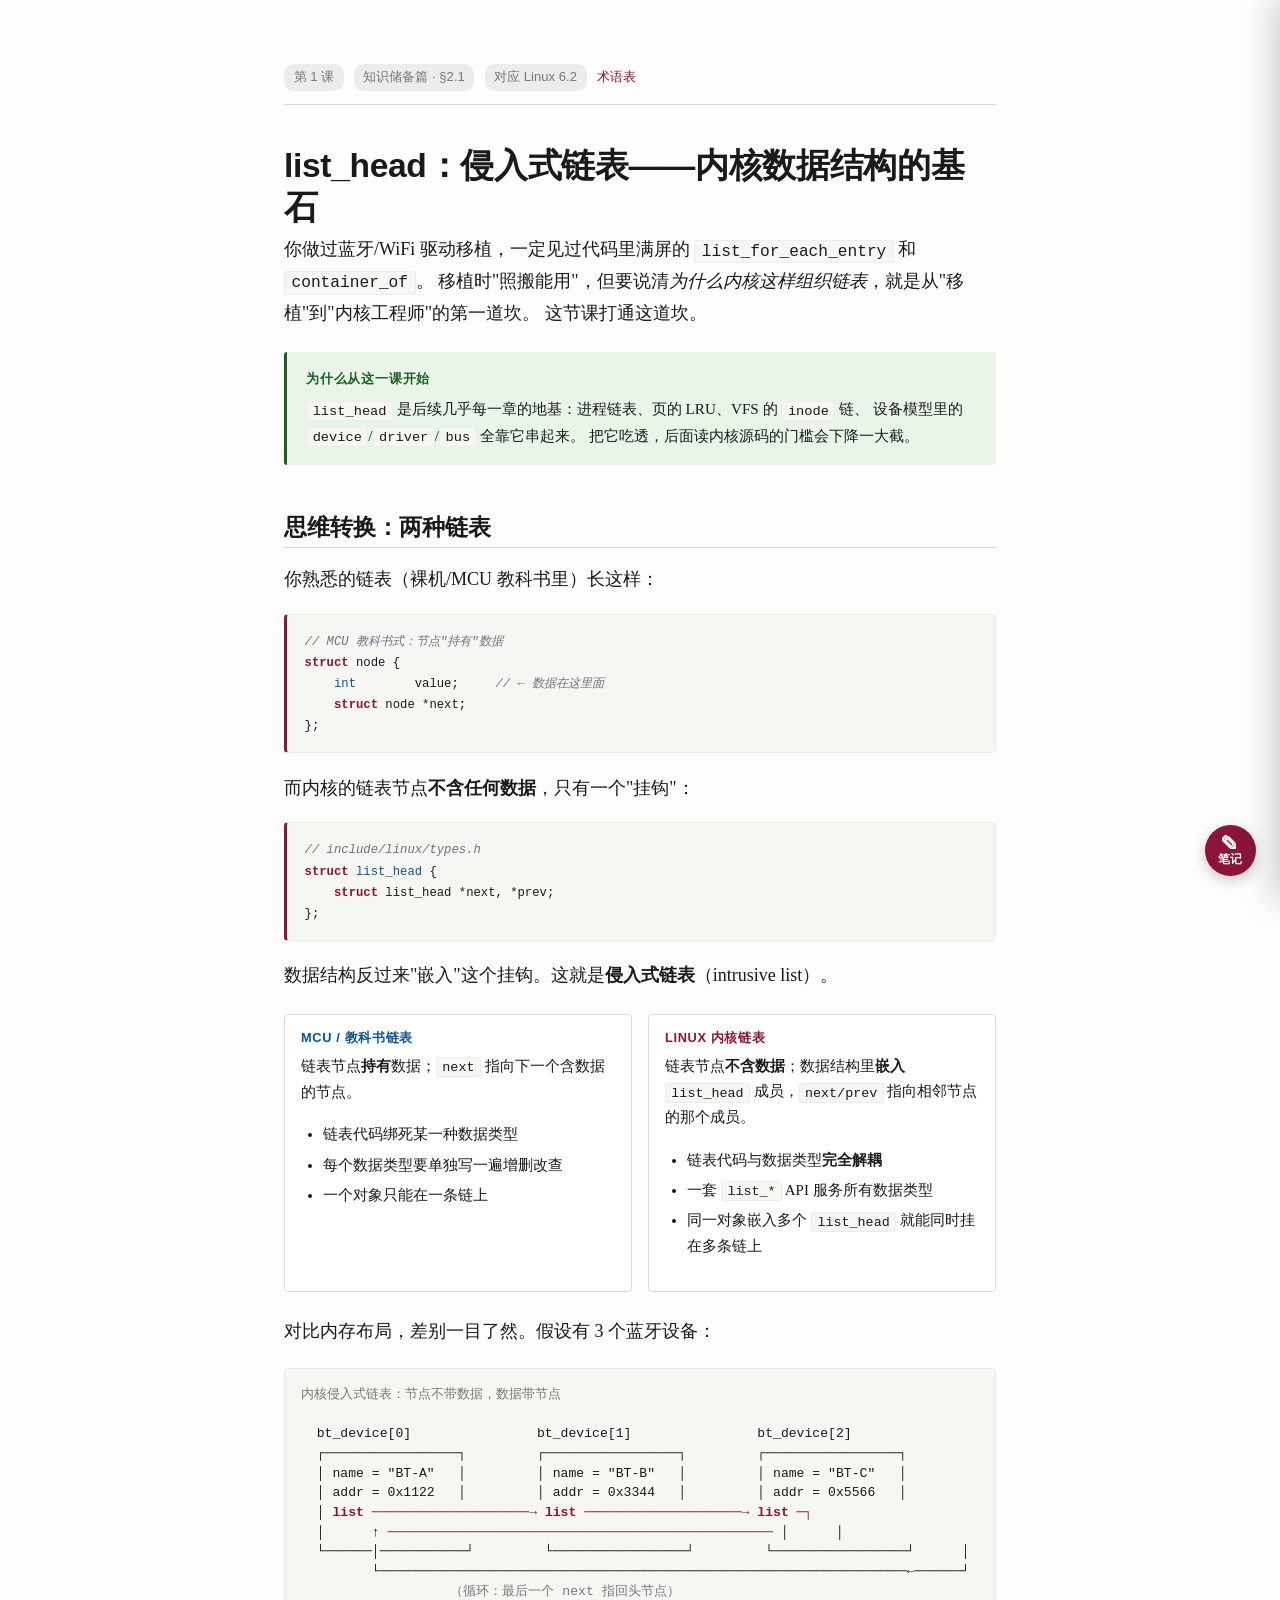
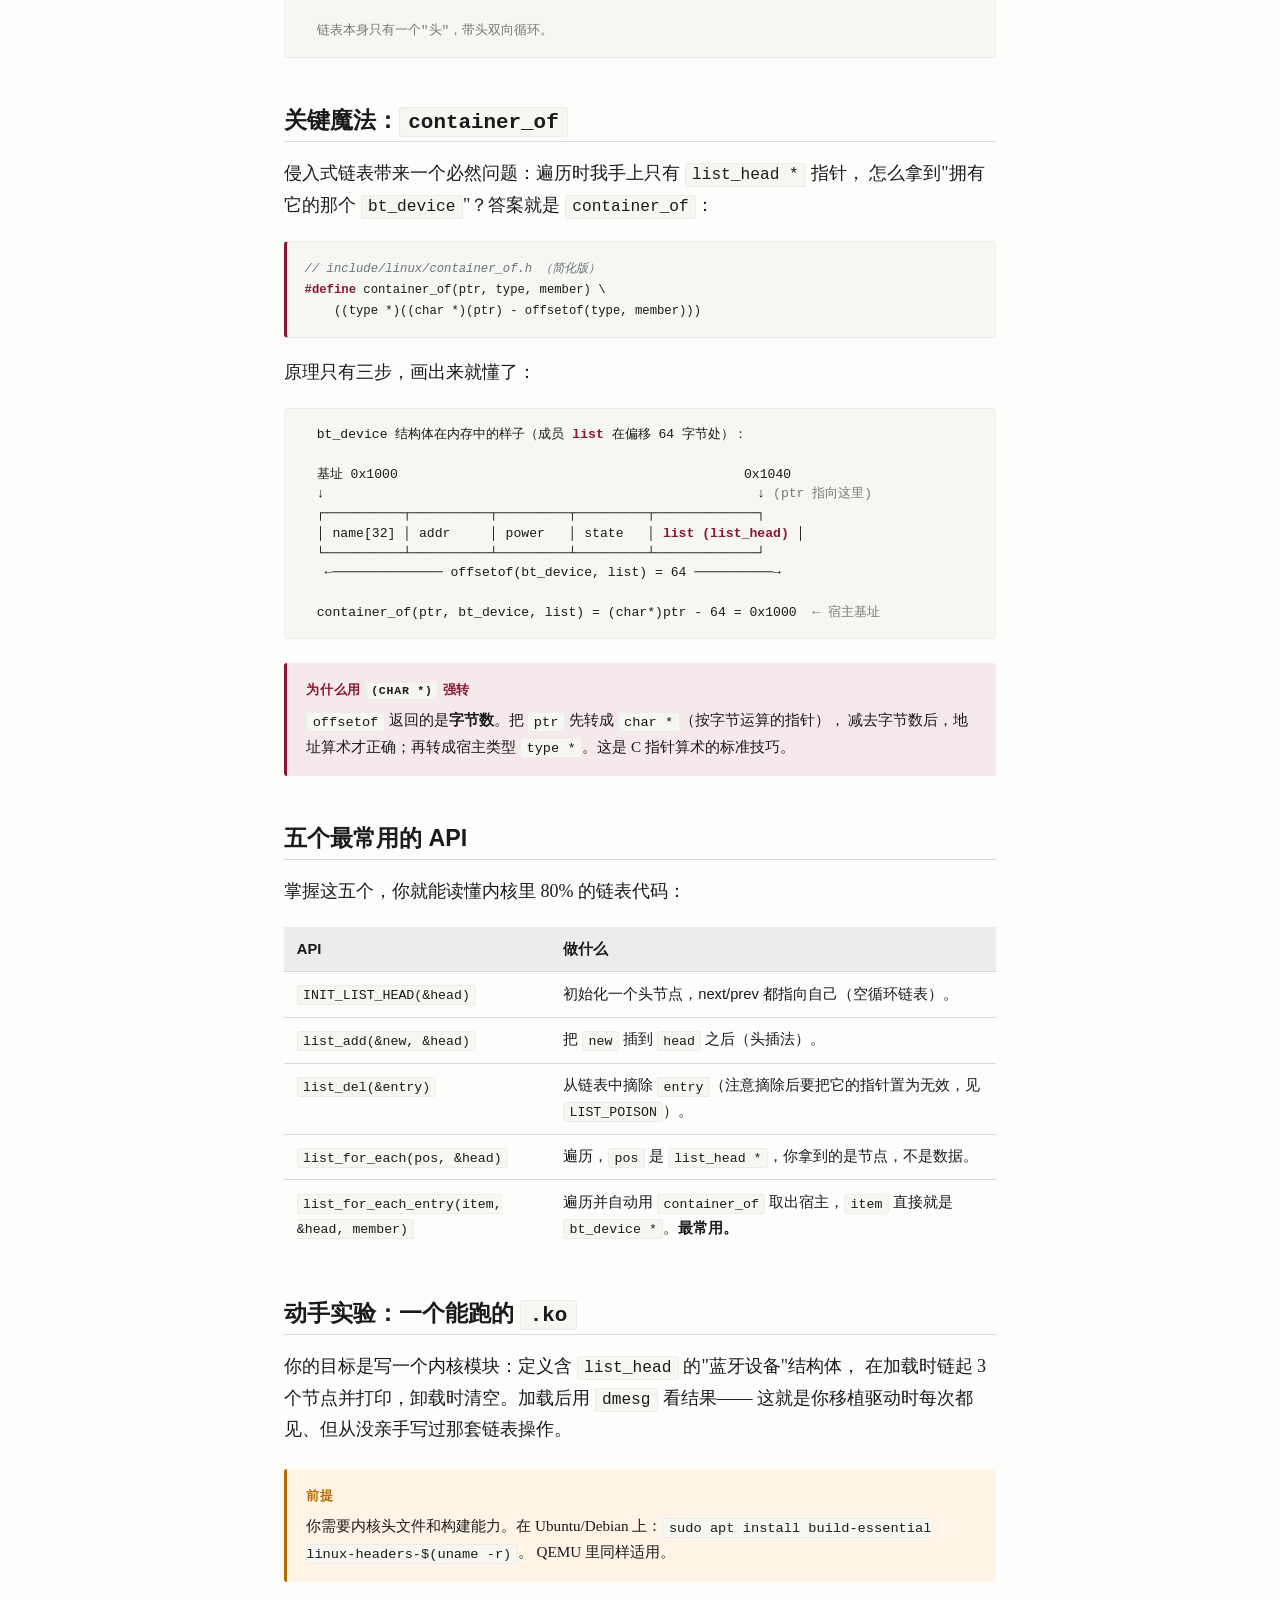
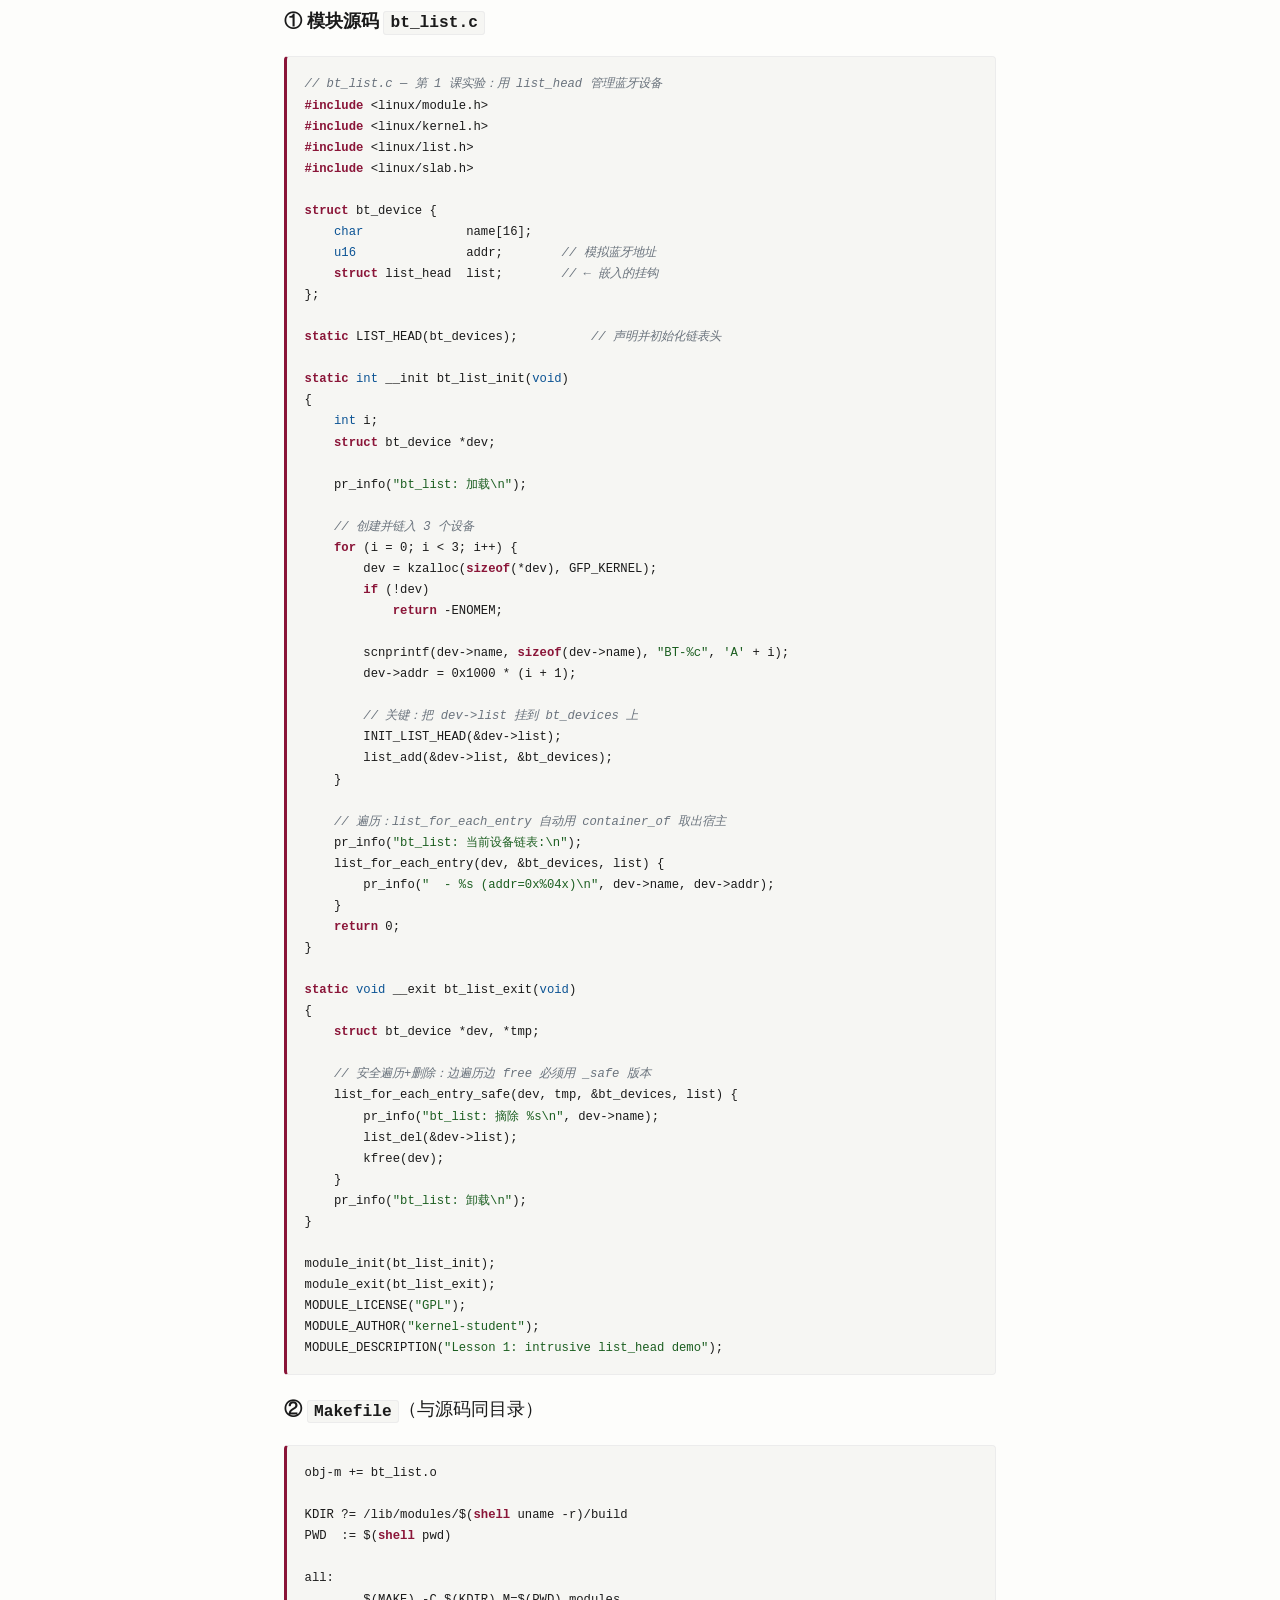
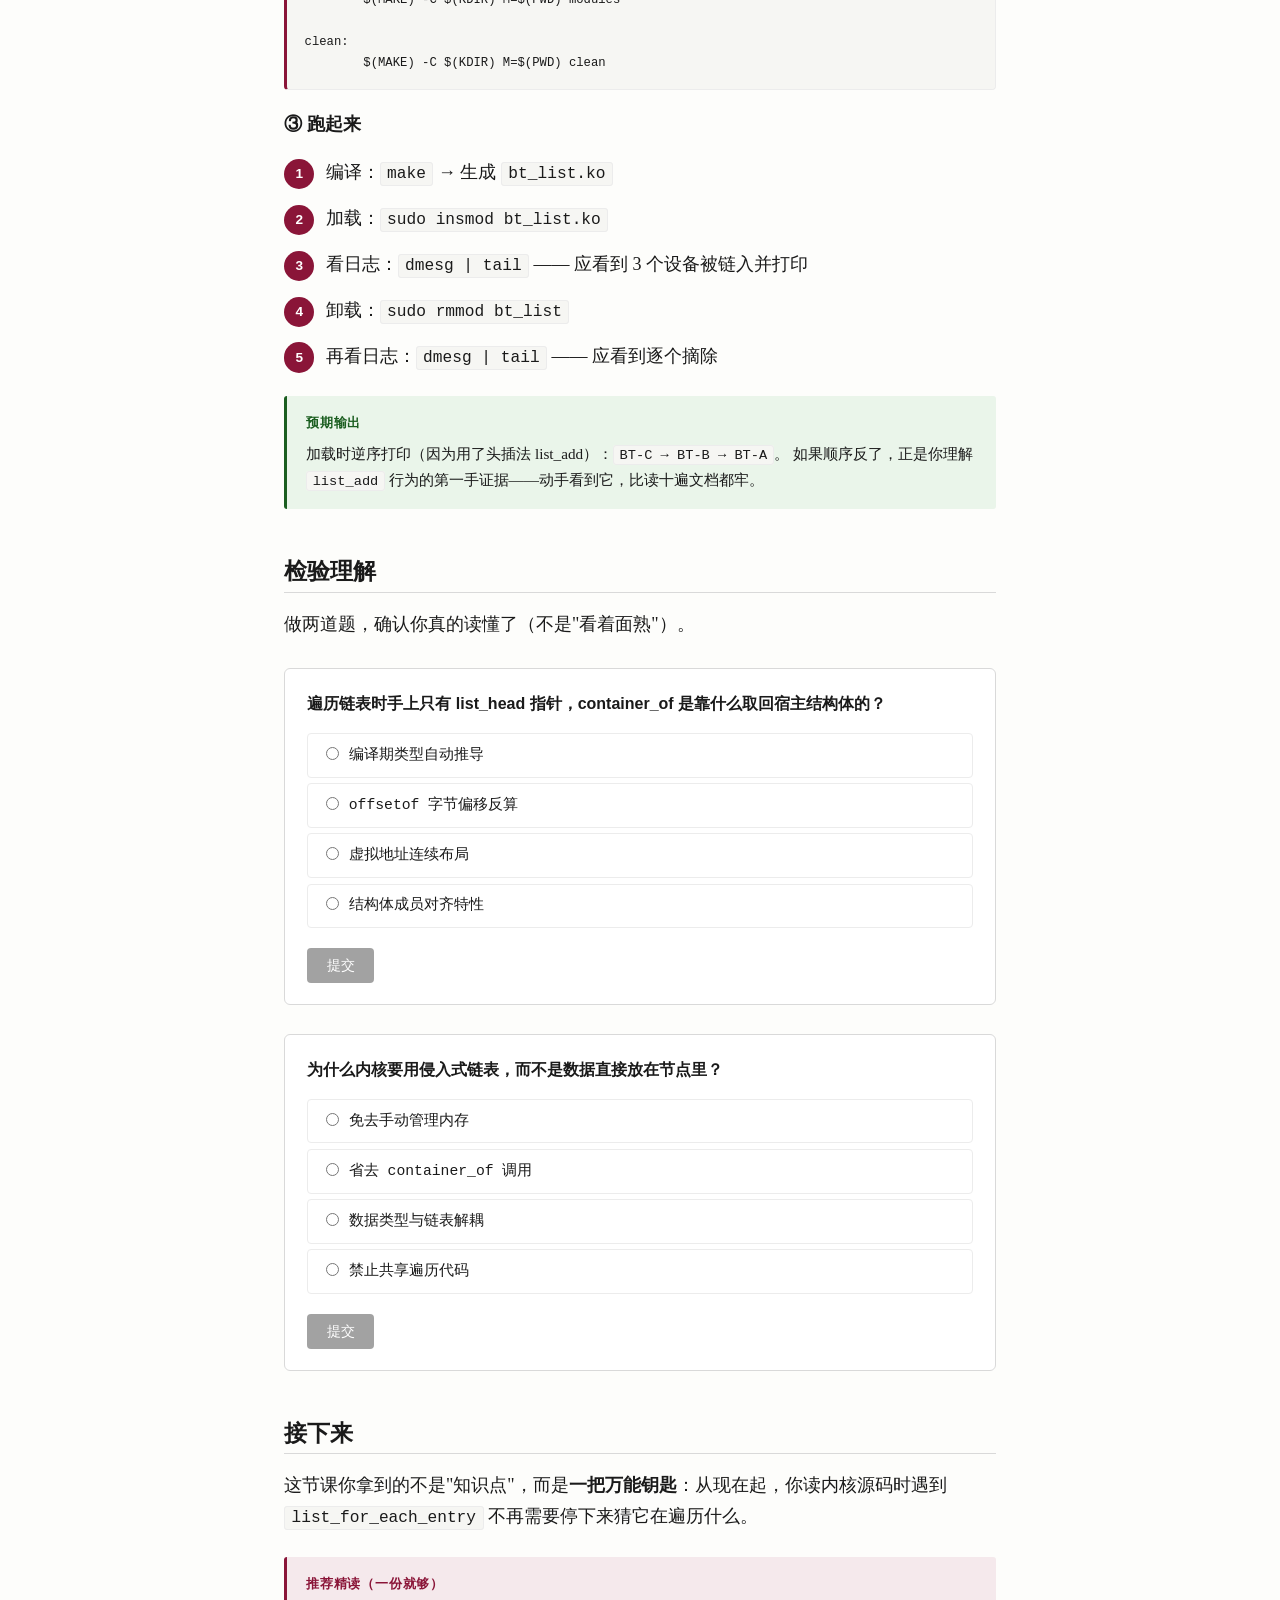
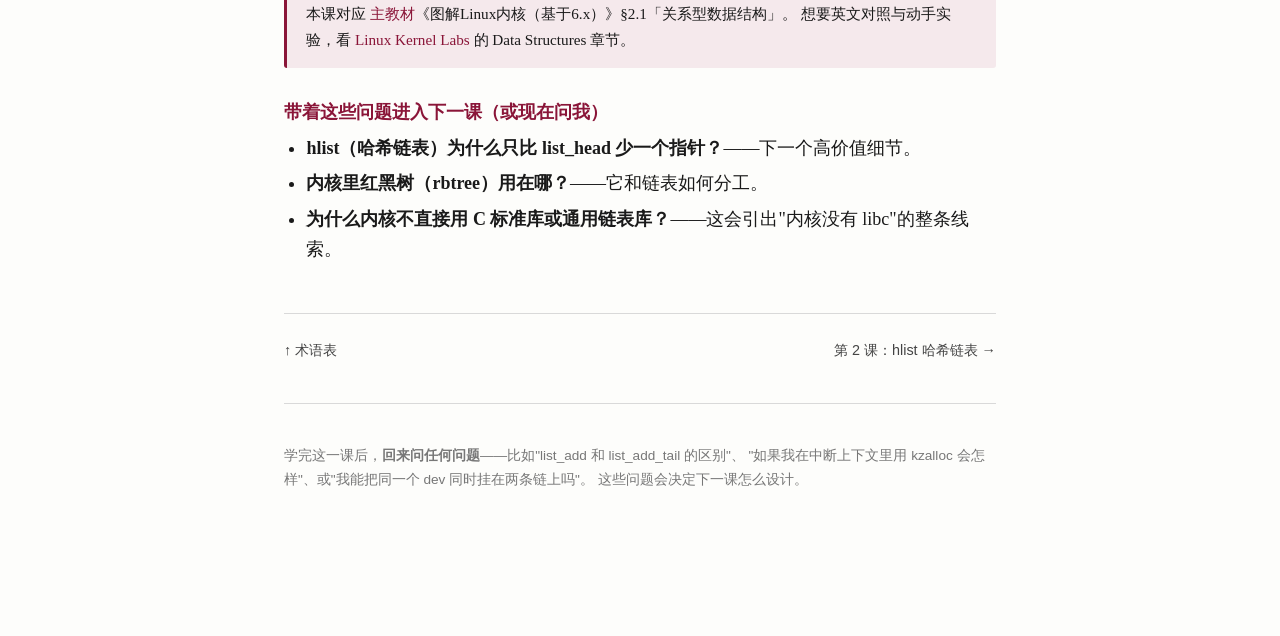
==== commit 28165aae: "assets: 新增课程笔记功能 (notes.js + 抽屉式侧栏) 新增共享脚本 assets/notes.js (LR-0004): - 右下角悬浮按钮开关抽屉 - 选中正文文字 -> 弹'+ " ====
--- a/lessons/0001-intrusive-list-head.html
+++ b/lessons/0001-intrusive-list-head.html
@@ -6,6 +6,7 @@
 <title>第 1 课 · list_head 侵入式链表</title>
 <link rel="stylesheet" href="../assets/style.css">
 <script src="../assets/quiz.js" defer></script>
+<script src="../assets/notes.js" defer></script>
 <style>
   /* 本课专属：内存布局示意 */
   .memfig {
--- a/assets/style.css
+++ b/assets/style.css
@@ -365,6 +365,263 @@
   pre, code { background: #fff !important; border-color: #ccc !important; }
   .callout, .quiz, .mcu-vs-kernel .col { background: #fff; border: 1px solid #999; }
   .quiz-check, .lesson-nav { display: none; }
+  /* 笔记是交互组件，打印时一并隐藏 */
+  .notes-fab, .notes-drawer, .notes-backdrop { display: none !important; }
   h2,h3 { page-break-after: avoid; }
   pre, table, .callout, .mcu-vs-kernel { page-break-inside: avoid; }
 }
+
+/* =============================================================================
+   组件：笔记侧栏（配合 assets/notes.js）
+   - 右下角悬浮按钮 .notes-fab 开关抽屉
+   - 选中正文文字时弹出 .notes-pop "添加笔记" 提示
+   - 抽屉 .notes-drawer 列出本课笔记，支持 增/删/编辑/导出 JSON/导入/复制 Markdown
+   - 笔记按课存储于 localStorage，key 形如 lkl-notes:<filename>
+   ========================================================================== */
+
+/* —— 悬浮按钮（固定右下） —— */
+.notes-fab {
+  position: fixed;
+  right: 1.5rem;
+  bottom: 1.5rem;
+  z-index: 1000;
+  width: 3.2rem;
+  height: 3.2rem;
+  border-radius: 50%;
+  background: var(--accent);
+  color: #fff;
+  border: none;
+  cursor: pointer;
+  box-shadow: 0 4px 14px rgba(0,0,0,.22);
+  font-family: var(--sans);
+  font-size: .72rem;
+  font-weight: 600;
+  display: flex;
+  flex-direction: column;
+  align-items: center;
+  justify-content: center;
+  gap: 1px;
+  line-height: 1.1;
+  transition: transform .15s, box-shadow .15s;
+}
+.notes-fab:hover { transform: translateY(-2px); box-shadow: 0 6px 18px rgba(0,0,0,.28); }
+.notes-fab .fab-icon { font-size: 1.1rem; line-height: 1; }
+.notes-fab .fab-count {
+  position: absolute;
+  top: -4px; right: -4px;
+  min-width: 1.25rem; height: 1.25rem;
+  padding: 0 .3rem;
+  background: var(--ink);
+  color: #fff;
+  border-radius: 10px;
+  font-size: .68rem;
+  display: flex;
+  align-items: center;
+  justify-content: center;
+}
+.notes-fab .fab-count:empty { display: none; }
+
+/* —— 选中文字时弹出的小提示 —— */
+.notes-pop {
+  position: absolute;
+  z-index: 1100;
+  background: var(--ink);
+  color: #fff;
+  font-family: var(--sans);
+  font-size: .82rem;
+  padding: .5rem .9rem;
+  border-radius: 18px;
+  cursor: pointer;
+  box-shadow: 0 4px 12px rgba(0,0,0,.25);
+  white-space: nowrap;
+  animation: notes-pop-in .12s ease-out;
+}
+@keyframes notes-pop-in {
+  from { opacity: 0; transform: translateY(4px); }
+  to   { opacity: 1; transform: translateY(0); }
+}
+
+/* —— 半透明遮罩 —— */
+.notes-backdrop {
+  position: fixed; inset: 0;
+  background: rgba(0,0,0,.25);
+  z-index: 1150;
+  display: none;
+}
+.notes-backdrop.show { display: block; }
+
+/* —— 右侧抽屉 —— */
+.notes-drawer {
+  position: fixed;
+  top: 0; right: 0;
+  height: 100vh;
+  width: min(440px, 92vw);
+  background: var(--paper);
+  z-index: 1200;
+  box-shadow: -8px 0 30px rgba(0,0,0,.18);
+  transform: translateX(100%);
+  transition: transform .22s ease;
+  display: flex;
+  flex-direction: column;
+  font-family: var(--sans);
+}
+.notes-drawer.open { transform: translateX(0); }
+
+.notes-header {
+  padding: 1.1rem 1.3rem .9rem;
+  border-bottom: 1px solid var(--rule);
+  display: flex;
+  align-items: center;
+  justify-content: space-between;
+  background: var(--ink);
+  color: #fff;
+  flex-shrink: 0;
+}
+.notes-header h3 {
+  margin: 0;
+  font-size: 1.05rem;
+  color: #fff;
+  border: none;
+}
+.notes-header .notes-sub {
+  display: block;
+  font-size: .74rem;
+  font-weight: 400;
+  color: rgba(255,255,255,.65);
+  margin-top: 2px;
+}
+.notes-close {
+  background: transparent;
+  border: none;
+  color: #fff;
+  font-size: 1.4rem;
+  cursor: pointer;
+  line-height: 1;
+  padding: 0 .2rem;
+  opacity: .8;
+}
+.notes-close:hover { opacity: 1; }
+
+/* —— 笔记列表区（可滚动） —— */
+.notes-list {
+  flex: 1;
+  overflow-y: auto;
+  padding: 1rem 1.3rem;
+}
+.notes-empty {
+  text-align: center;
+  color: var(--ink-mute);
+  font-size: .9rem;
+  padding: 3rem 1rem;
+  line-height: 1.7;
+}
+.notes-empty .big { font-size: 2rem; display: block; margin-bottom: .5rem; opacity: .4; }
+
+/* 单条笔记 */
+.note-card {
+  background: #fff;
+  border: 1px solid var(--rule);
+  border-left: 3px solid var(--accent);
+  border-radius: 4px;
+  padding: .8rem .9rem;
+  margin-bottom: .8rem;
+  font-size: .9rem;
+}
+.note-quote {
+  font-family: var(--serif);
+  font-size: .85rem;
+  color: var(--ink-soft);
+  background: var(--rule-soft);
+  border-radius: 3px;
+  padding: .4rem .6rem;
+  margin-bottom: .5rem;
+  border-left: 2px solid var(--ink-mute);
+  line-height: 1.5;
+}
+.note-quote::before { content: "“"; opacity: .5; }
+.note-quote::after  { content: "”"; opacity: .5; }
+.note-body {
+  font-family: var(--serif);
+  font-size: .92rem;
+  line-height: 1.6;
+  color: var(--ink);
+  white-space: pre-wrap;       /* 保留换行 */
+  word-break: break-word;
+}
+.note-body:empty::before {
+  content: "（点编辑写下你的笔记）";
+  color: var(--ink-mute);
+  font-style: italic;
+}
+.note-meta {
+  display: flex;
+  justify-content: space-between;
+  align-items: center;
+  margin-top: .6rem;
+  padding-top: .5rem;
+  border-top: 1px dashed var(--rule);
+  font-size: .72rem;
+  color: var(--ink-mute);
+}
+.note-meta .note-actions { display: flex; gap: .3rem; }
+.note-actions button {
+  background: transparent;
+  border: 1px solid var(--rule);
+  color: var(--ink-soft);
+  font-family: var(--sans);
+  font-size: .72rem;
+  padding: .2rem .55rem;
+  border-radius: 3px;
+  cursor: pointer;
+  transition: background .12s, color .12s;
+}
+.note-actions button:hover { background: var(--ink); color: #fff; border-color: var(--ink); }
+.note-actions button.del:hover { background: var(--err); border-color: var(--err); }
+
+/* 编辑态：textarea 覆盖 body */
+.note-edit-area {
+  width: 100%;
+  min-height: 5rem;
+  font-family: var(--serif);
+  font-size: .92rem;
+  line-height: 1.6;
+  padding: .5rem .6rem;
+  border: 1px solid var(--accent);
+  border-radius: 3px;
+  resize: vertical;
+  background: #fffdfa;
+}
+
+/* —— 底部工具栏 —— */
+.notes-footer {
+  padding: .8rem 1.3rem;
+  border-top: 1px solid var(--rule);
+  background: var(--rule-soft);
+  flex-shrink: 0;
+  display: flex;
+  gap: .5rem;
+  flex-wrap: wrap;
+}
+.notes-footer button, .notes-footer label {
+  font-family: var(--sans);
+  font-size: .8rem;
+  padding: .4rem .8rem;
+  background: #fff;
+  border: 1px solid var(--rule);
+  border-radius: 3px;
+  cursor: pointer;
+  color: var(--ink-soft);
+  transition: background .12s;
+}
+.notes-footer button:hover, .notes-footer label:hover {
+  background: var(--ink); color: #fff; border-color: var(--ink);
+}
+.notes-footer .primary {
+  background: var(--accent); color: #fff; border-color: var(--accent);
+}
+.notes-footer .primary:hover { opacity: .88; background: var(--accent); color: #fff; }
+.notes-footer input[type=file] { display: none; }
+
+@media (max-width: 500px) {
+  .notes-fab { right: 1rem; bottom: 1rem; width: 2.8rem; height: 2.8rem; }
+}
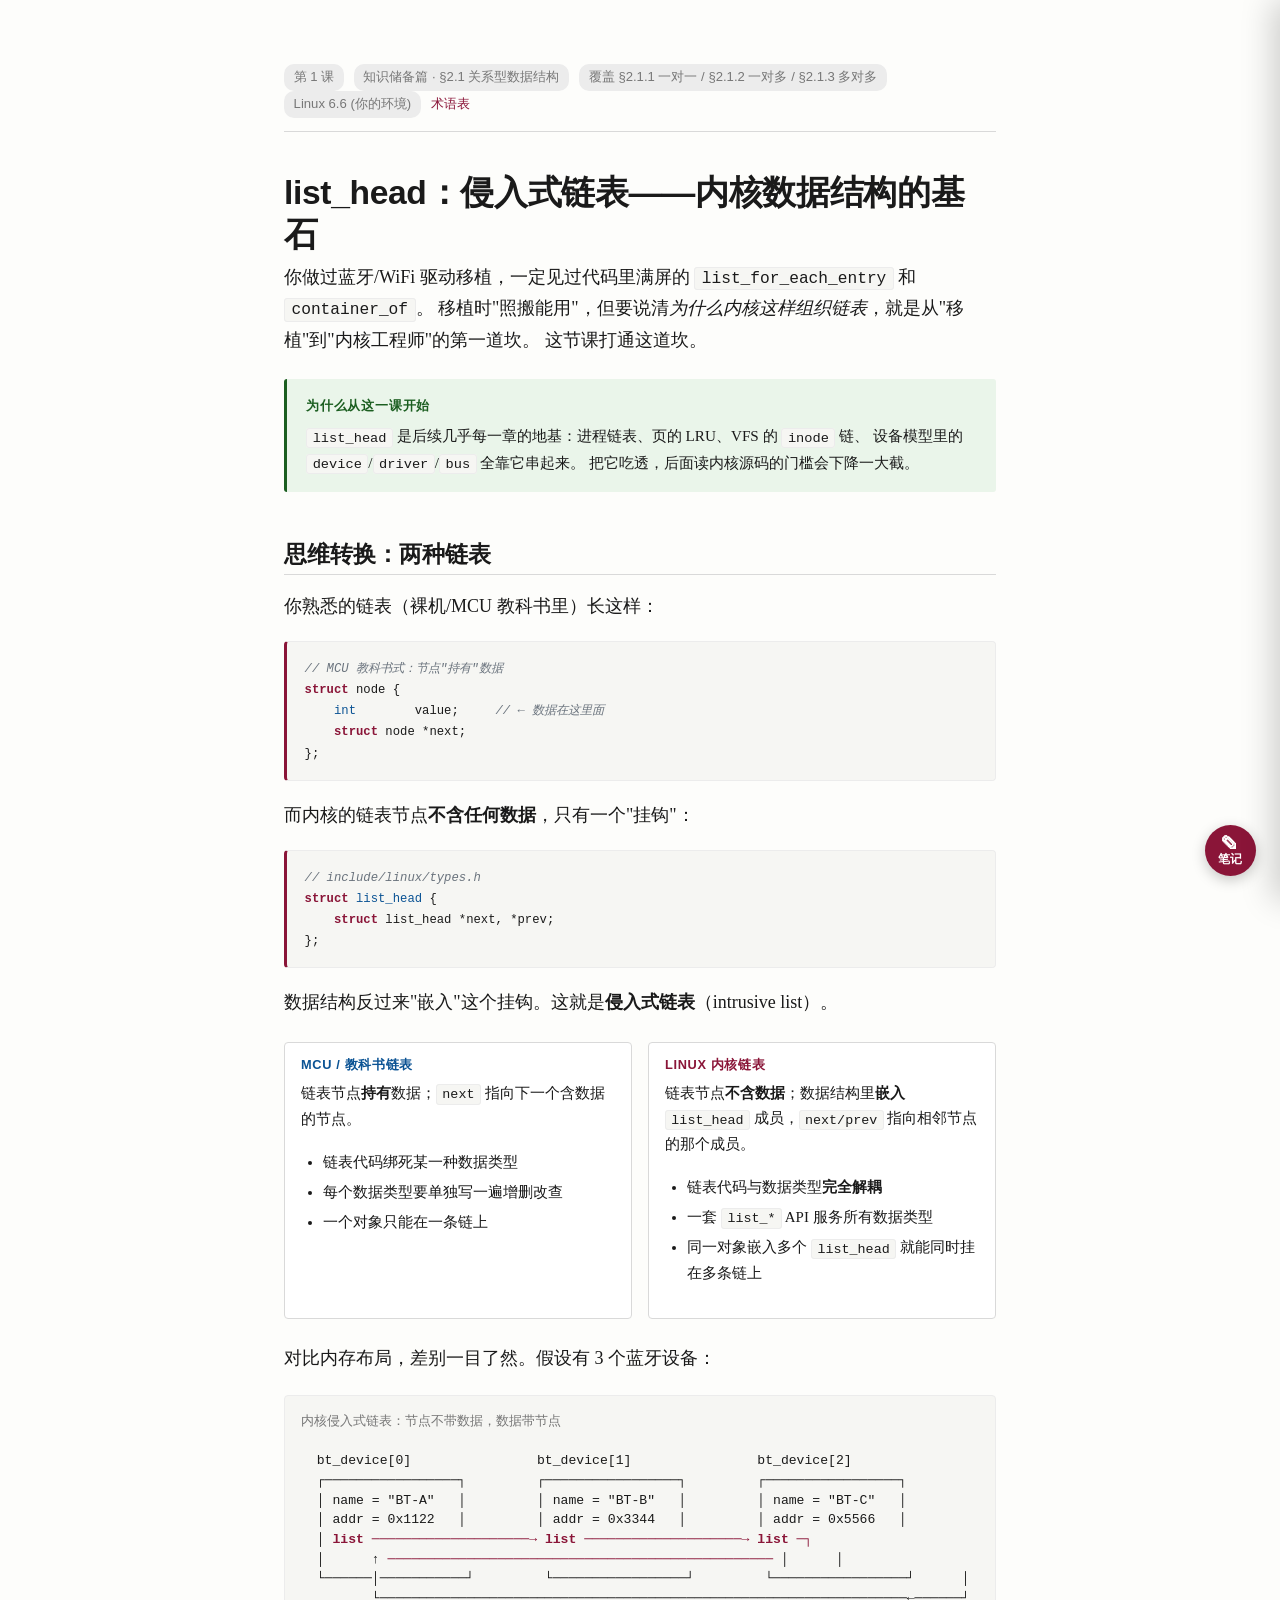
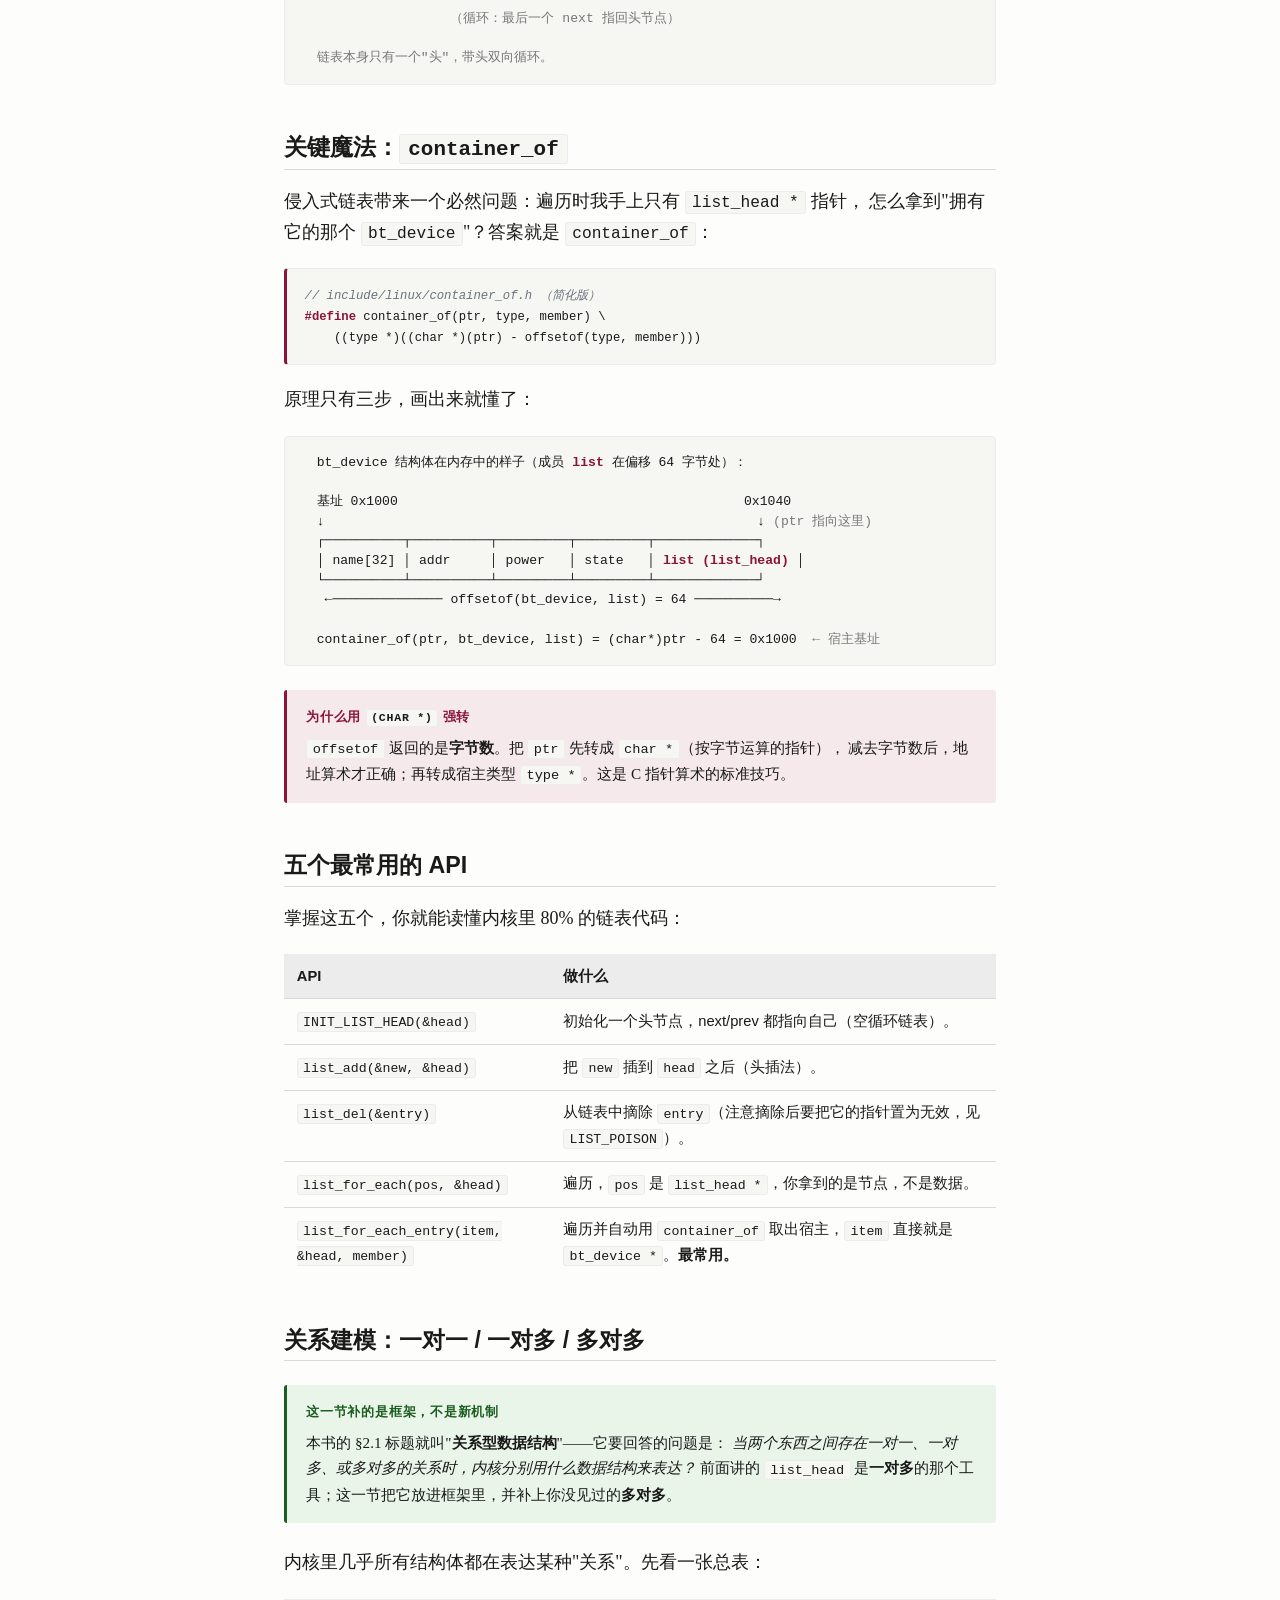
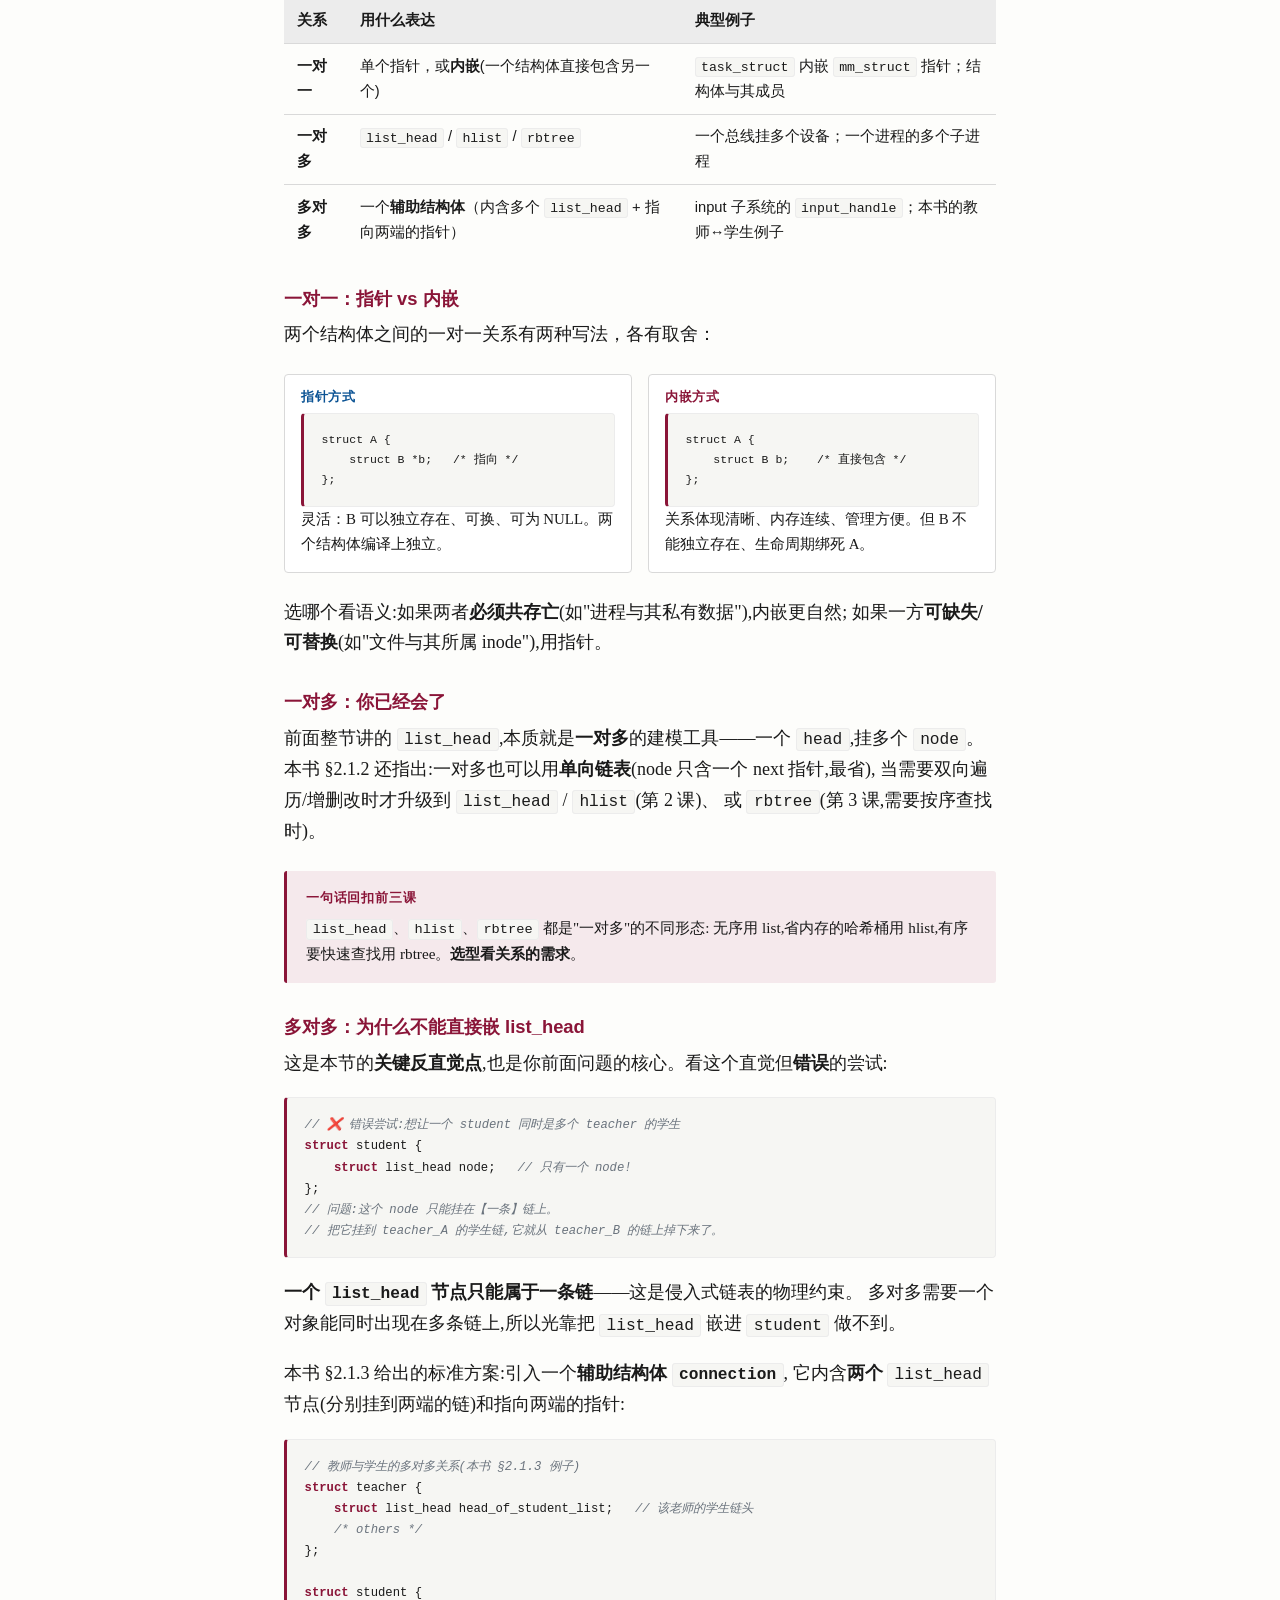
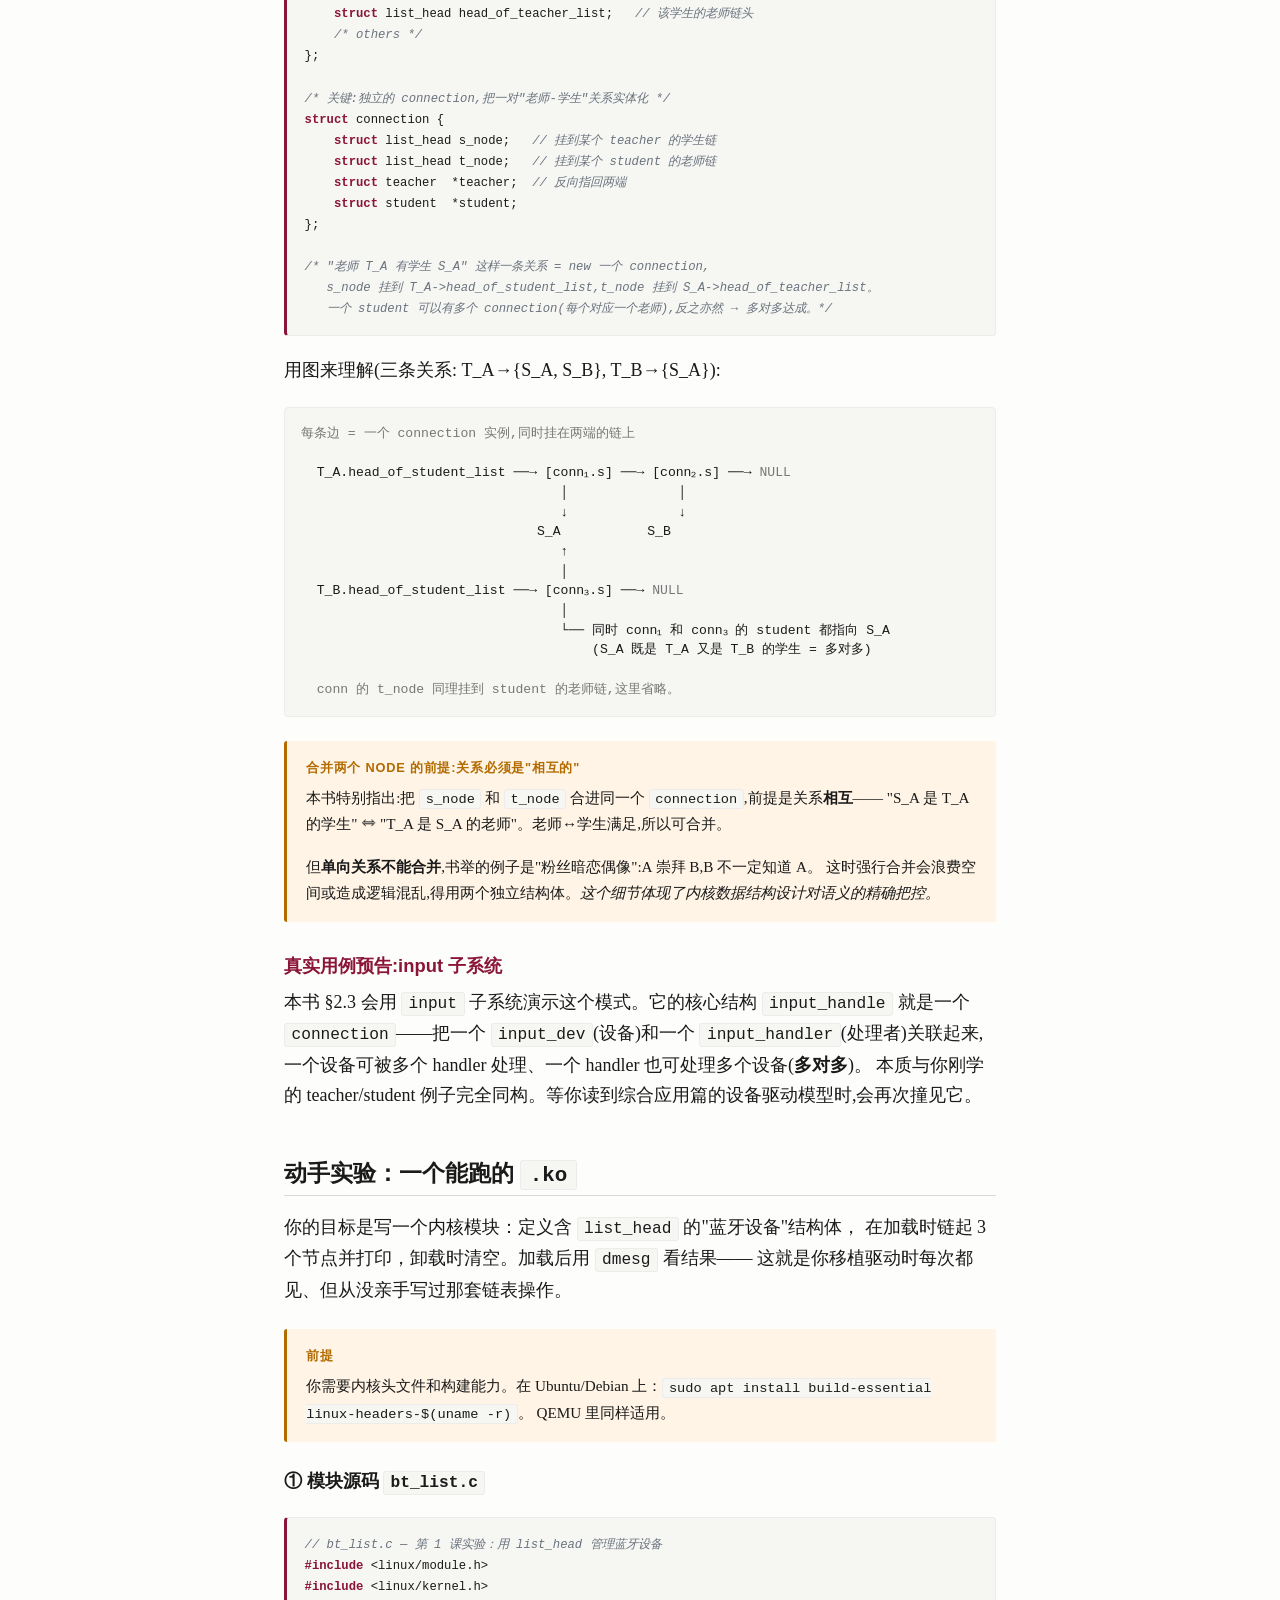
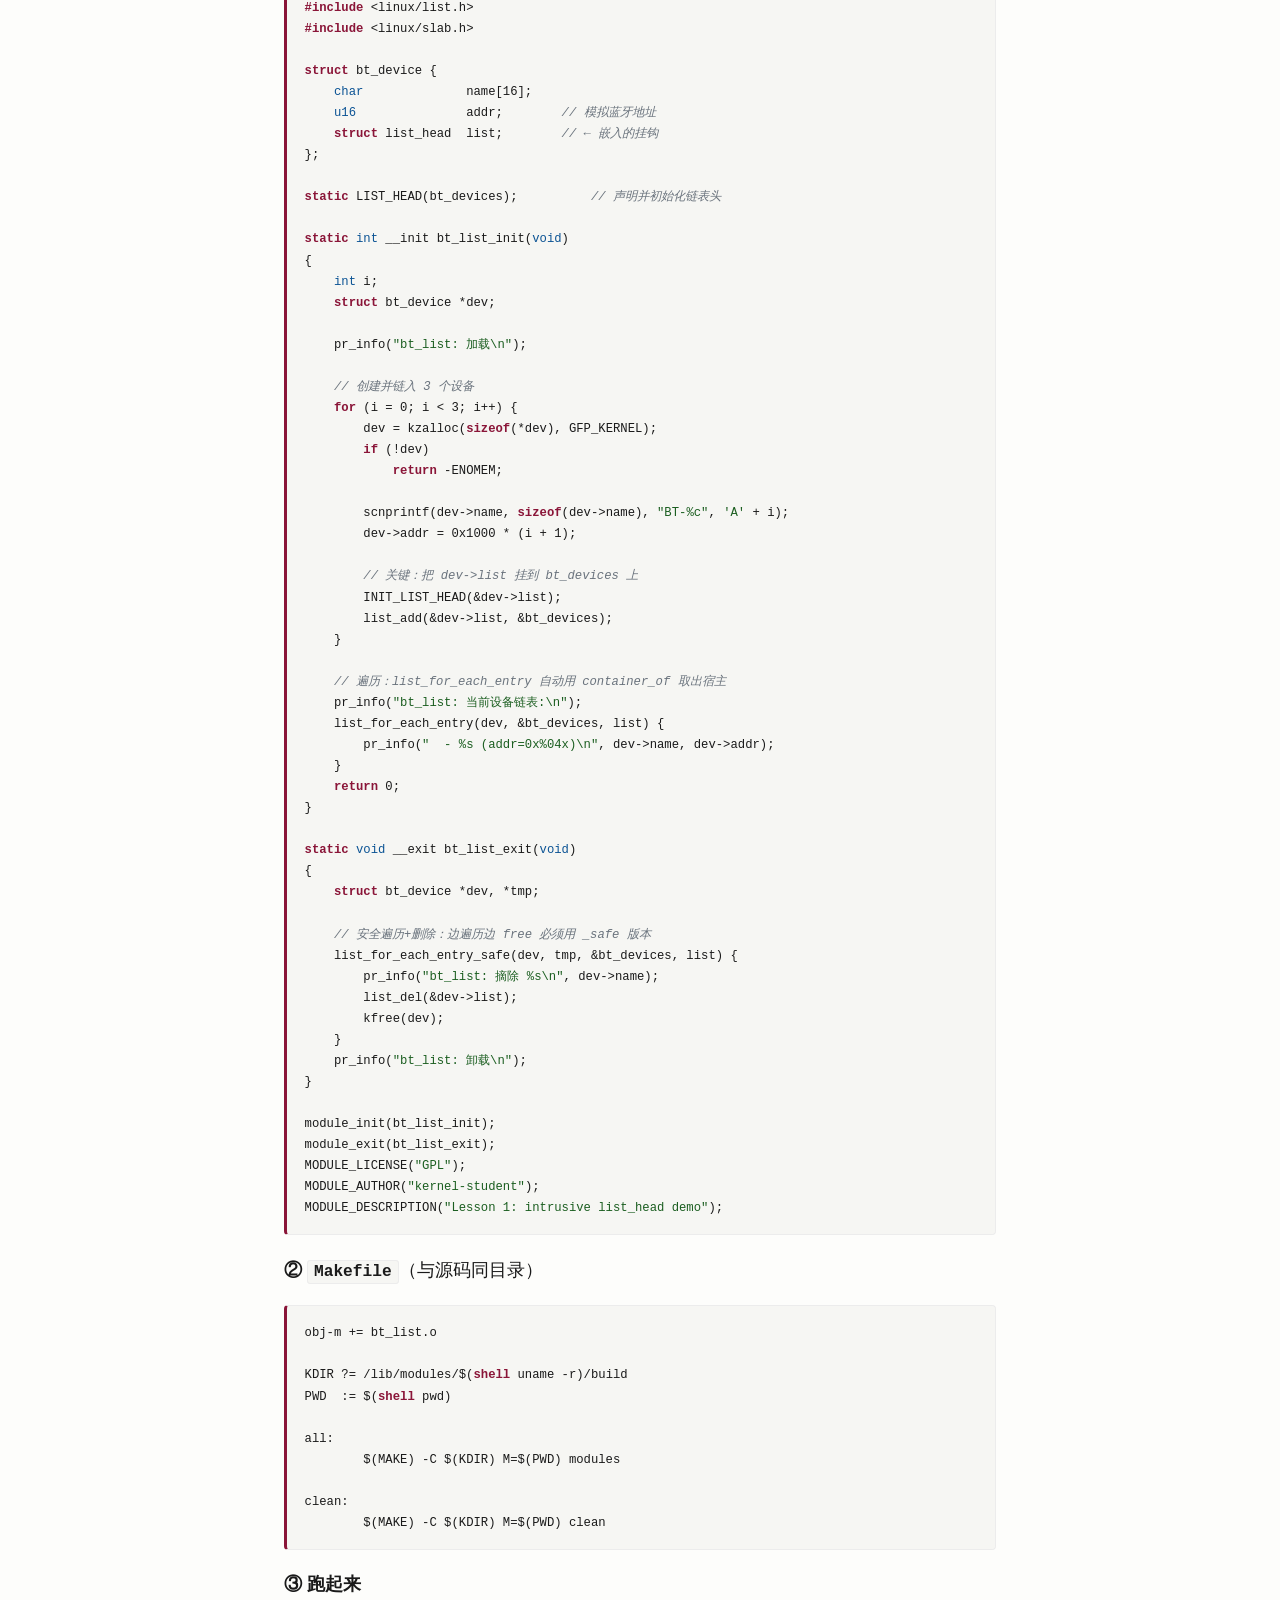
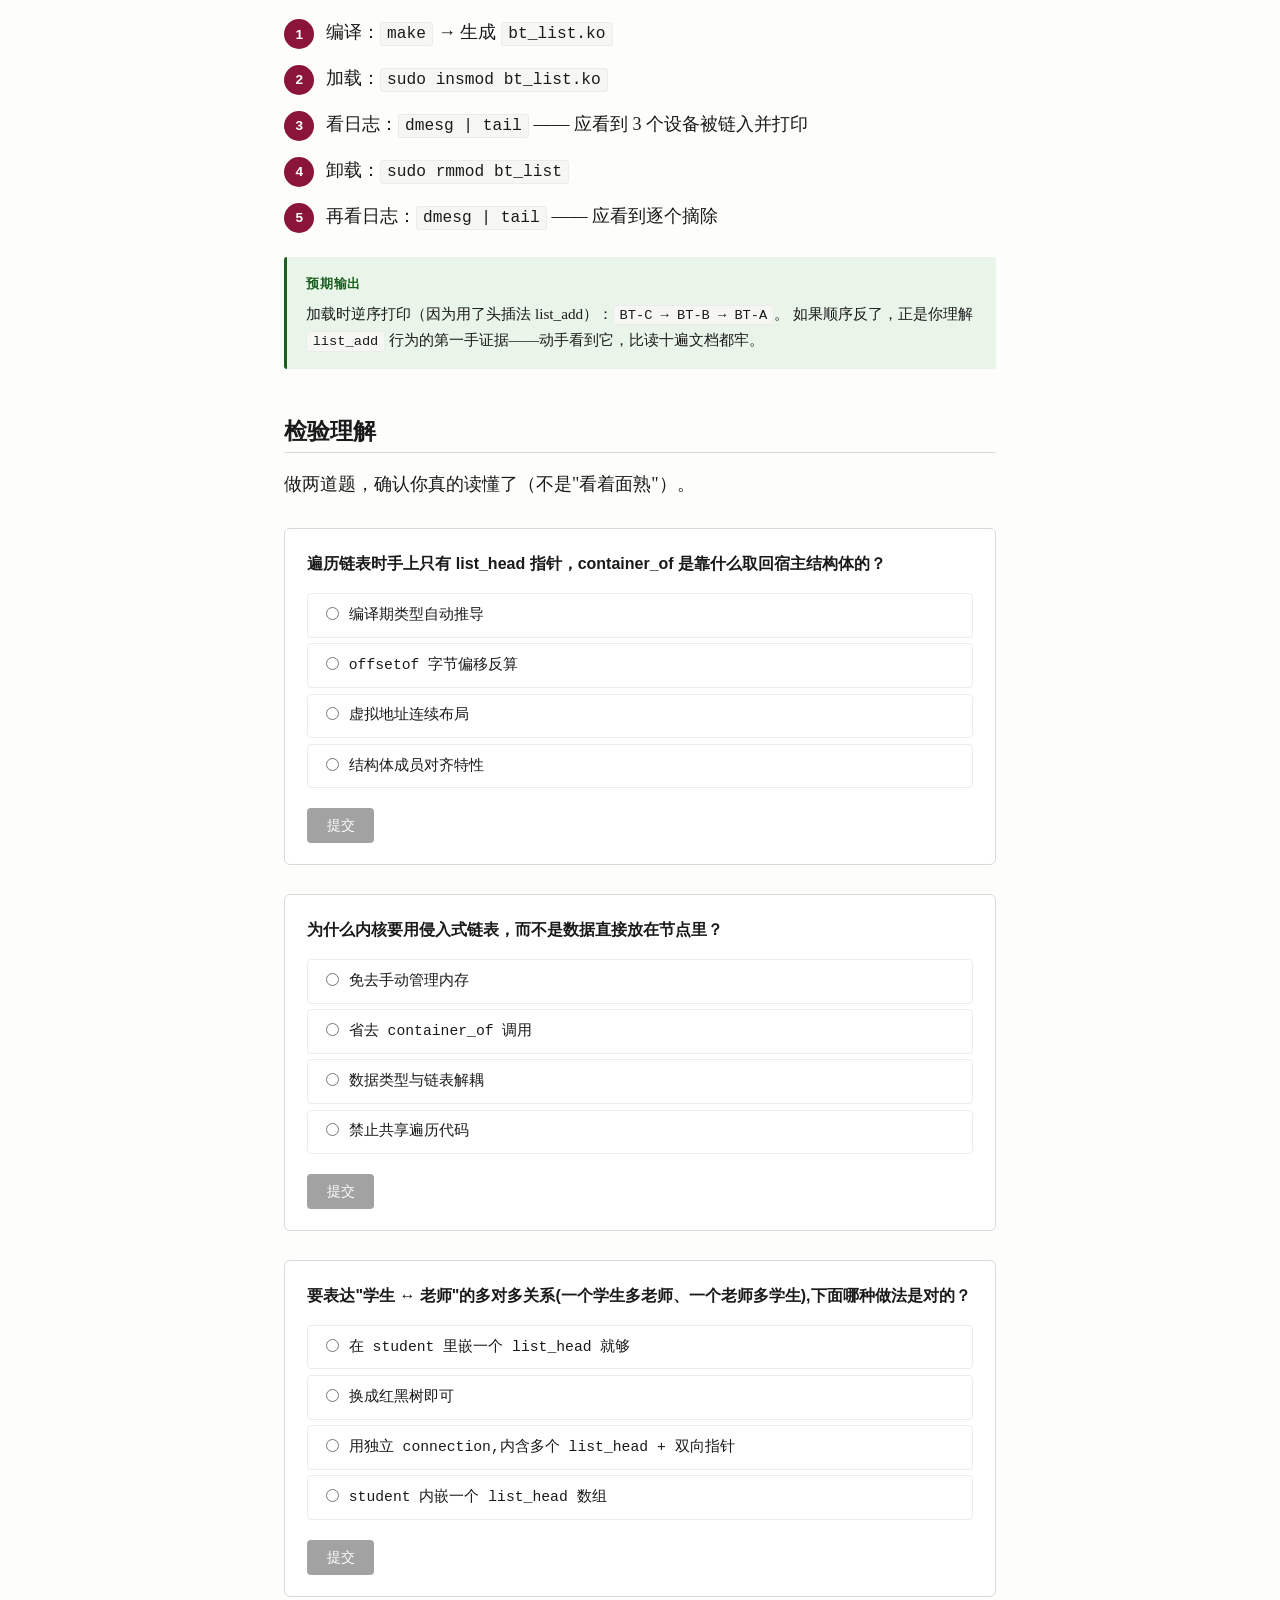
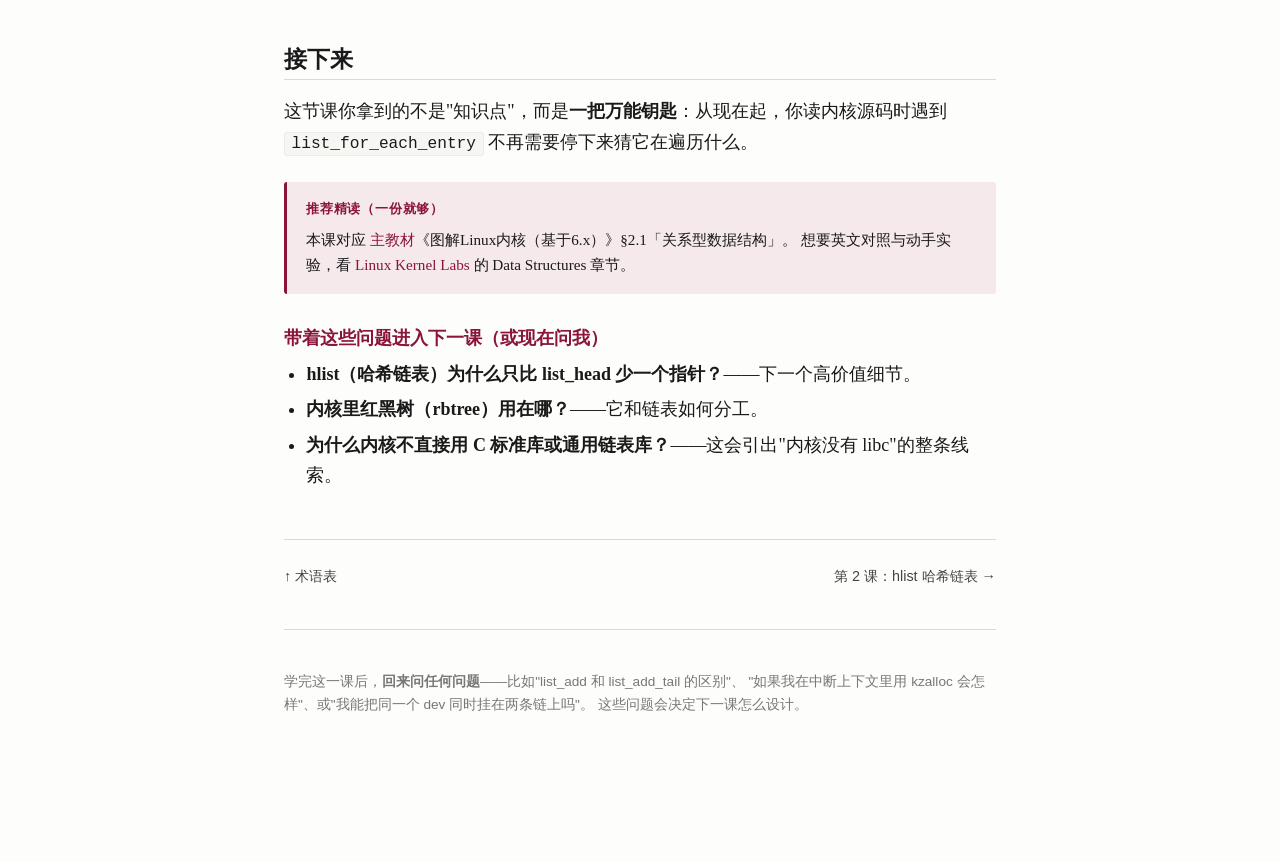
==== commit f34736a2: "lesson: 第1课补'关系建模'(多对多) + 1-3课页眉对齐三级子节 (LR-0007) 第1课补用户发现的缺口 (LR-0007): 本书§2.1 标题就是'关系型数据结构', 原课件只讲了" ====
--- a/lessons/0001-intrusive-list-head.html
+++ b/lessons/0001-intrusive-list-head.html
@@ -38,8 +38,9 @@
 
   <p class="lesson-meta">
     <span class="chip">第 1 课</span>
-    <span class="chip">知识储备篇 · §2.1</span>
-    <span class="chip">对应 Linux 6.2</span>
+    <span class="chip">知识储备篇 · §2.1 关系型数据结构</span>
+    <span class="chip">覆盖 §2.1.1 一对一 / §2.1.2 一对多 / §2.1.3 多对多</span>
+    <span class="chip">Linux 6.6 (你的环境)</span>
     <a href="../reference/glossary.html">术语表</a>
   </p>
 
@@ -164,6 +165,150 @@
   </table>
 
 
+  <h2 id="relationships">关系建模：一对一 / 一对多 / 多对多</h2>
+
+  <aside class="callout tip">
+    <span class="callout-title">这一节补的是框架，不是新机制</span>
+    本书的 §2.1 标题就叫"<strong>关系型数据结构</strong>"——它要回答的问题是：
+    <em>当两个东西之间存在一对一、一对多、或多对多的关系时，内核分别用什么数据结构来表达？</em>
+    前面讲的 <code>list_head</code> 是<strong>一对多</strong>的那个工具；这一节把它放进框架里，并补上你没见过的<strong>多对多</strong>。
+  </aside>
+
+  <p>内核里几乎所有结构体都在表达某种"关系"。先看一张总表：</p>
+
+  <table>
+    <thead><tr>
+      <th>关系</th><th>用什么表达</th><th>典型例子</th>
+    </tr></thead>
+    <tbody>
+      <tr>
+        <td><strong>一对一</strong></td>
+        <td>单个指针，或<strong>内嵌</strong>(一个结构体直接包含另一个)</td>
+        <td><code>task_struct</code> 内嵌 <code>mm_struct</code> 指针；结构体与其成员</td>
+      </tr>
+      <tr>
+        <td><strong>一对多</strong></td>
+        <td><code>list_head</code> / <code>hlist</code> / <code>rbtree</code></td>
+        <td>一个总线挂多个设备；一个进程的多个子进程</td>
+      </tr>
+      <tr>
+        <td><strong>多对多</strong></td>
+        <td>一个<strong>辅助结构体</strong>（内含多个 <code>list_head</code> + 指向两端的指针）</td>
+        <td>input 子系统的 <code>input_handle</code>；本书的教师↔学生例子</td>
+      </tr>
+    </tbody>
+  </table>
+
+  <h3 id="one-to-one">一对一：指针 vs 内嵌</h3>
+
+  <p>两个结构体之间的一对一关系有两种写法，各有取舍：</p>
+
+  <div class="mcu-vs-kernel">
+    <div class="col">
+      <h4>指针方式</h4>
+      <pre style="margin:0;font-size:.8rem;"><code>struct A {
+    struct B *b;   /* 指向 */
+};</code></pre>
+      <p>灵活：B 可以独立存在、可换、可为 NULL。两个结构体编译上独立。</p>
+    </div>
+    <div class="col">
+      <h4>内嵌方式</h4>
+      <pre style="margin:0;font-size:.8rem;"><code>struct A {
+    struct B b;    /* 直接包含 */
+};</code></pre>
+      <p>关系体现清晰、内存连续、管理方便。但 B 不能独立存在、生命周期绑死 A。</p>
+    </div>
+  </div>
+
+  <p>选哪个看语义:如果两者<strong>必须共存亡</strong>(如"进程与其私有数据"),内嵌更自然;
+  如果一方<strong>可缺失/可替换</strong>(如"文件与其所属 inode"),用指针。</p>
+
+  <h3 id="one-to-many">一对多：你已经会了</h3>
+
+  <p>前面整节讲的 <code>list_head</code>,本质就是<strong>一对多</strong>的建模工具——一个 <code>head</code>,挂多个 <code>node</code>。
+  本书 §2.1.2 还指出:一对多也可以用<strong>单向链表</strong>(node 只含一个 next 指针,最省),
+  当需要双向遍历/增删改时才升级到 <code>list_head</code> / <code>hlist</code>(第 2 课)、
+  或 <code>rbtree</code>(第 3 课,需要按序查找时)。</p>
+
+  <aside class="callout">
+    <span class="callout-title">一句话回扣前三课</span>
+    <code>list_head</code>、<code>hlist</code>、<code>rbtree</code> 都是"一对多"的不同形态:
+    无序用 list,省内存的哈希桶用 hlist,有序要快速查找用 rbtree。<strong>选型看关系的需求</strong>。
+  </aside>
+
+  <h3 id="many-to-many">多对多：为什么不能直接嵌 list_head</h3>
+
+  <p>这是本节的<strong>关键反直觉点</strong>,也是你前面问题的核心。看这个直觉但<strong>错误</strong>的尝试:</p>
+
+  <pre><code><span class="com">// ❌ 错误尝试:想让一个 student 同时是多个 teacher 的学生</span>
+<span class="kw">struct</span> student {
+    <span class="kw">struct</span> list_head node;   <span class="com">// 只有一个 node!</span>
+};
+<span class="com">// 问题:这个 node 只能挂在【一条】链上。</span>
+<span class="com">// 把它挂到 teacher_A 的学生链,它就从 teacher_B 的链上掉下来了。</span></code></pre>
+
+  <p><strong>一个 <code>list_head</code> 节点只能属于一条链</strong>——这是侵入式链表的物理约束。
+  多对多需要一个对象能同时出现在多条链上,所以光靠把 <code>list_head</code> 嵌进 <code>student</code> 做不到。</p>
+
+  <p>本书 §2.1.3 给出的标准方案:引入一个<strong>辅助结构体 <code>connection</code></strong>,
+  它内含<strong>两个</strong> <code>list_head</code> 节点(分别挂到两端的链)和指向两端的指针:</p>
+
+  <pre><code><span class="com">// 教师与学生的多对多关系(本书 §2.1.3 例子)</span>
+<span class="kw">struct</span> teacher {
+    <span class="kw">struct</span> list_head head_of_student_list;   <span class="com">// 该老师的学生链头</span>
+    <span class="com">/* others */</span>
+};
+
+<span class="kw">struct</span> student {
+    <span class="kw">struct</span> list_head head_of_teacher_list;   <span class="com">// 该学生的老师链头</span>
+    <span class="com">/* others */</span>
+};
+
+<span class="com">/* 关键:独立的 connection,把一对"老师-学生"关系实体化 */</span>
+<span class="kw">struct</span> connection {
+    <span class="kw">struct</span> list_head s_node;   <span class="com">// 挂到某个 teacher 的学生链</span>
+    <span class="kw">struct</span> list_head t_node;   <span class="com">// 挂到某个 student 的老师链</span>
+    <span class="kw">struct</span> teacher  *teacher;  <span class="com">// 反向指回两端</span>
+    <span class="kw">struct</span> student  *student;
+};
+
+<span class="com">/* "老师 T_A 有学生 S_A" 这样一条关系 = new 一个 connection,</span>
+<span class="com">   s_node 挂到 T_A-&gt;head_of_student_list,t_node 挂到 S_A-&gt;head_of_teacher_list。</span>
+<span class="com">   一个 student 可以有多个 connection(每个对应一个老师),反之亦然 → 多对多达成。*/</span></code></pre>
+
+  <p>用图来理解(三条关系: T_A→{S_A, S_B}, T_B→{S_A}):</p>
+
+  <div class="memfig"><span class="dim">每条边 = 一个 connection 实例,同时挂在两端的链上</span>
+
+  T_A.head_of_student_list ──→ [conn₁.s] ──→ [conn₂.s] ──→ <span class="dim">NULL</span>
+                                 │              │
+                                 ↓              ↓
+                              S_A           S_B
+                                 ↑
+                                 │
+  T_B.head_of_student_list ──→ [conn₃.s] ──→ <span class="dim">NULL</span>
+                                 │
+                                 └── 同时 conn₁ 和 conn₃ 的 student 都指向 S_A
+                                     (S_A 既是 T_A 又是 T_B 的学生 = 多对多)
+
+  <span class="dim">conn 的 t_node 同理挂到 student 的老师链,这里省略。</span></div>
+
+  <aside class="callout warn">
+    <span class="callout-title">合并两个 node 的前提:关系必须是"相互的"</span>
+    <p>本书特别指出:把 <code>s_node</code> 和 <code>t_node</code> 合进同一个 <code>connection</code>,前提是关系<strong>相互</strong>——
+    "S_A 是 T_A 的学生" ⟺ "T_A 是 S_A 的老师"。老师↔学生满足,所以可合并。</p>
+    <p>但<strong>单向关系不能合并</strong>,书举的例子是"粉丝暗恋偶像":A 崇拜 B,B 不一定知道 A。
+    这时强行合并会浪费空间或造成逻辑混乱,得用两个独立结构体。<em>这个细节体现了内核数据结构设计对语义的精确把控。</em></p>
+  </aside>
+
+  <h3 id="real-input">真实用例预告:input 子系统</h3>
+
+  <p>本书 §2.3 会用 <code>input</code> 子系统演示这个模式。它的核心结构 <code>input_handle</code>
+  就是一个 <code>connection</code>——把一个 <code>input_dev</code>(设备)和一个 <code>input_handler</code>(处理者)关联起来,
+  一个设备可被多个 handler 处理、一个 handler 也可处理多个设备(<strong>多对多</strong>)。
+  本质与你刚学的 teacher/student 例子完全同构。等你读到综合应用篇的设备驱动模型时,会再次撞见它。</p>
+
+
   <h2 id="lab">动手实验：一个能跑的 <code>.ko</code></h2>
 
   <p>
@@ -294,6 +439,15 @@
     <button class="quiz-check" type="button">提交</button>
   </div>
 
+  <div class="quiz" data-correct="c" data-explain="一个 list_head 节点物理上只能属于一条链(它只有一对 next/prev)。多对多要求一个对象同时出现在多条链上,所以不能简单嵌一个 list_head。标准做法是引入独立的 connection 辅助结构体,内含【多个】list_head(分别挂到两端的链)+ 指向两端的指针——这正是书的 teacher/student 方案,也是 input 子系统 input_handle 的真实结构。'换用红黑树'不对:rbtree 同样一次只能挂一棵。">
+    <p class="quiz-q">要表达"学生 ↔ 老师"的多对多关系(一个学生多老师、一个老师多学生),下面哪种做法是对的？</p>
+    <label class="quiz-opt"><input type="radio" name="q3" value="a">在 student 里嵌一个 list_head 就够</label>
+    <label class="quiz-opt"><input type="radio" name="q3" value="b">换成红黑树即可</label>
+    <label class="quiz-opt"><input type="radio" name="q3" value="c">用独立 connection,内含多个 list_head + 双向指针</label>
+    <label class="quiz-opt"><input type="radio" name="q3" value="d">student 内嵌一个 list_head 数组</label>
+    <button class="quiz-check" type="button">提交</button>
+  </div>
+
 
   <h2 id="next">接下来</h2>
 
